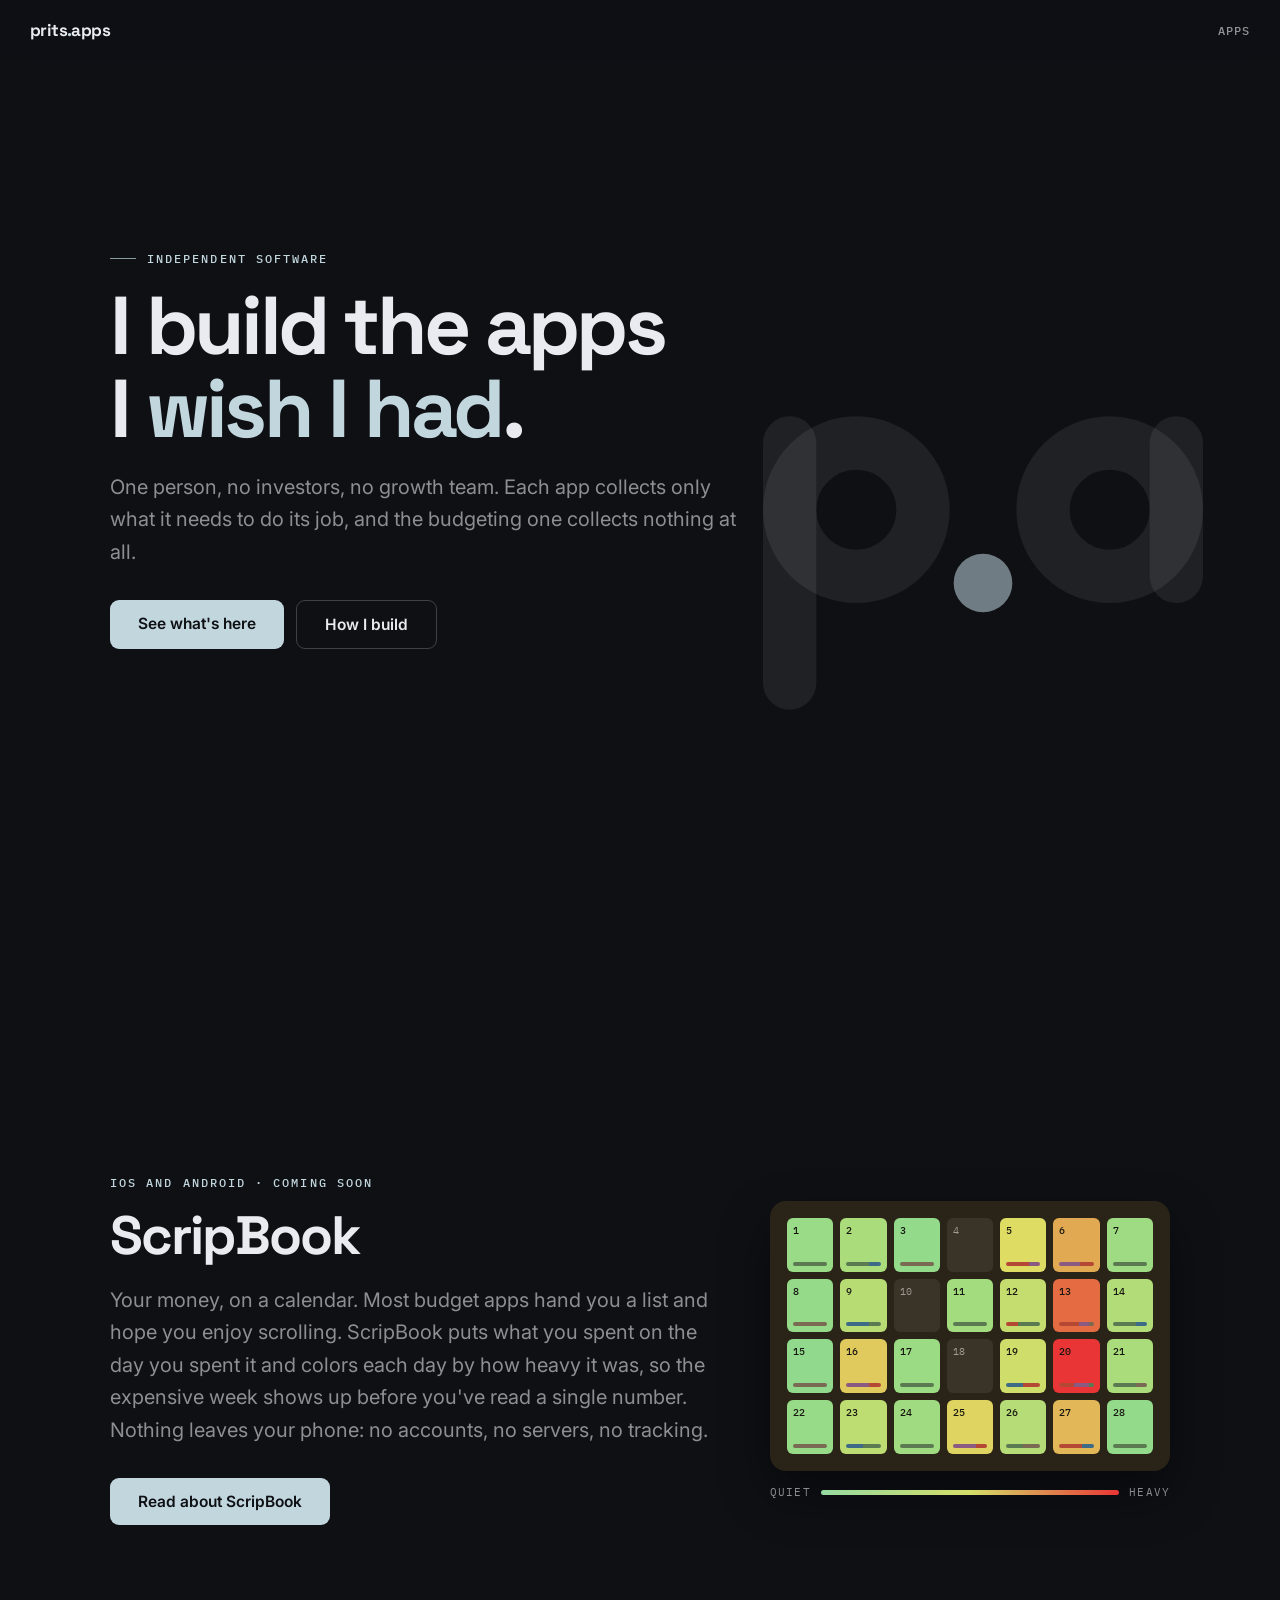
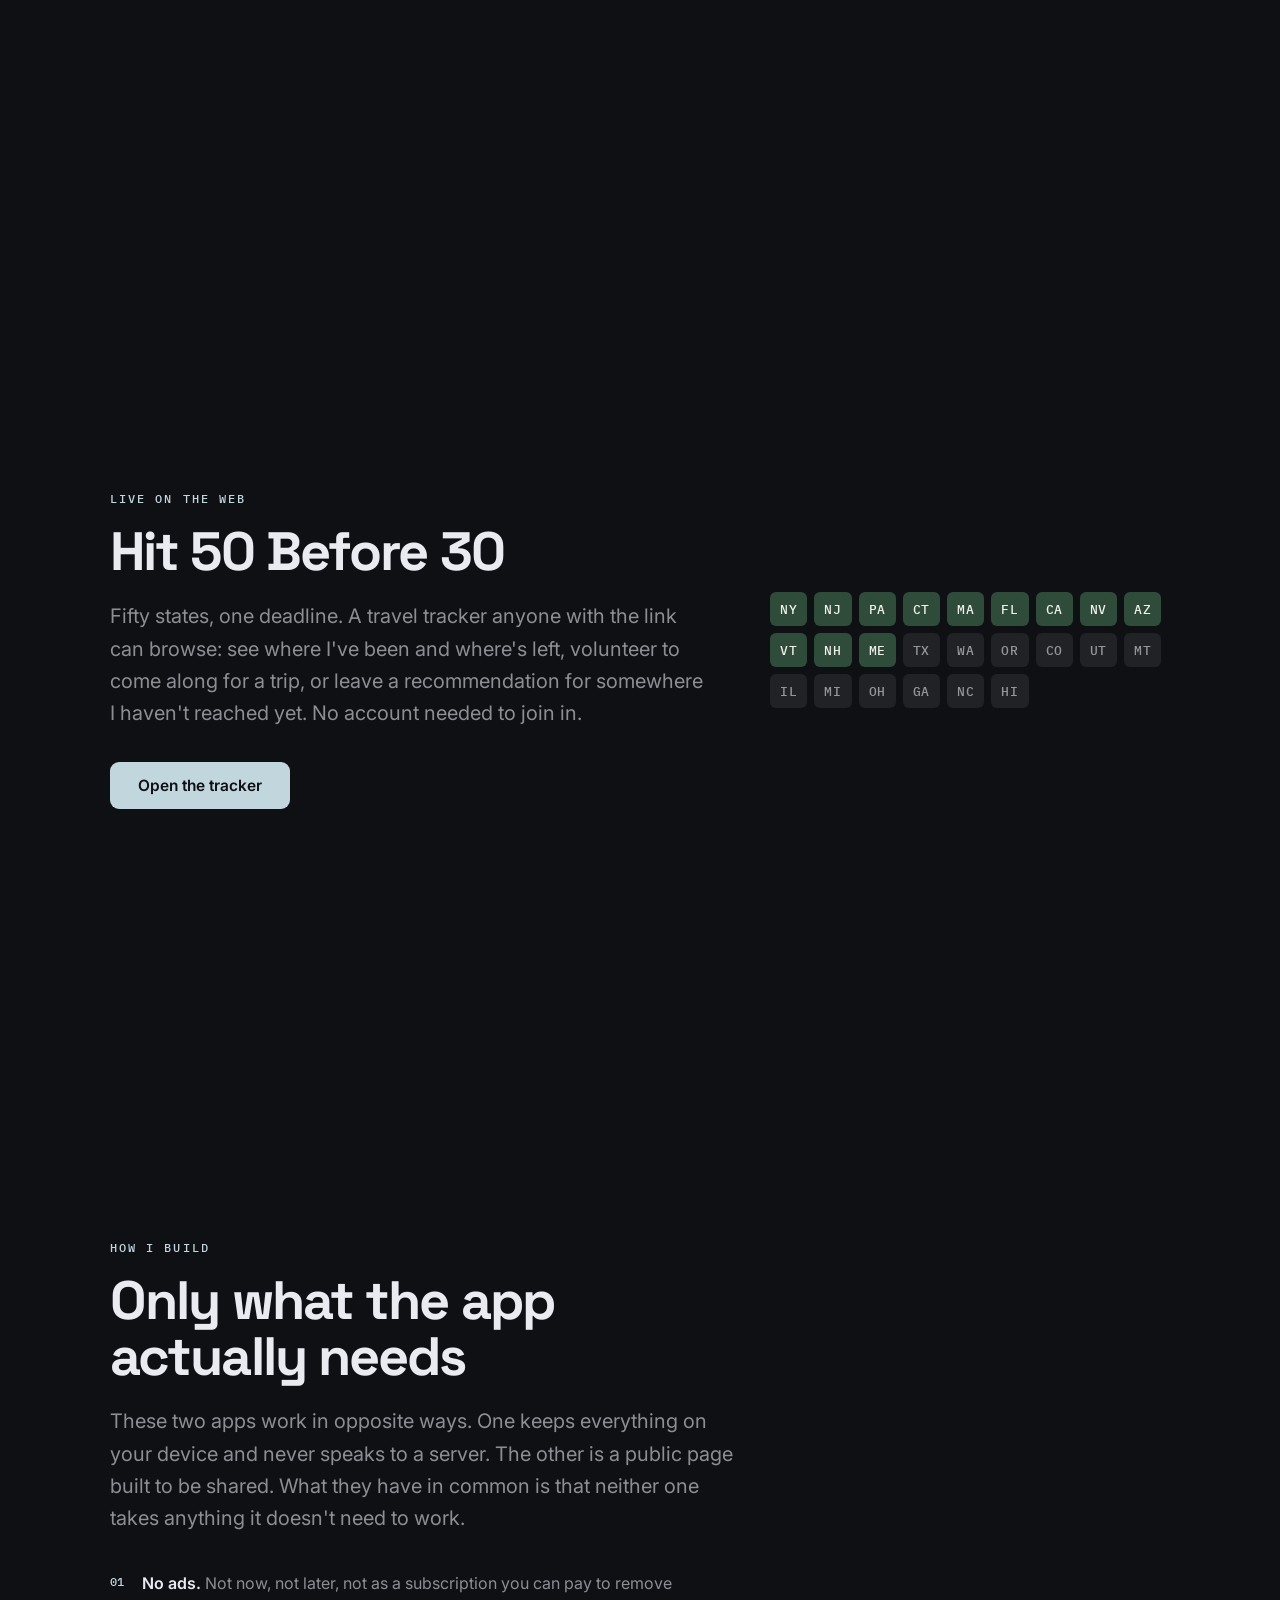
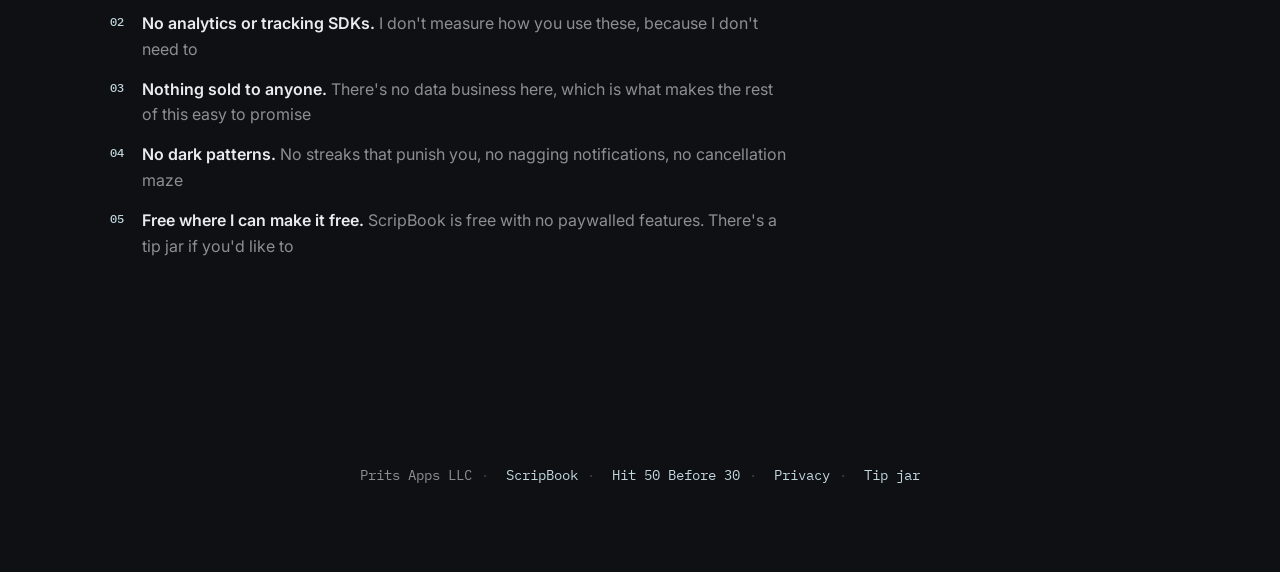
==== index.html @ 2073acb6 "Change the studio headline to 'I build the apps I wish I had' The user's own wording. It also reads " ====
<!doctype html>
<html lang="en"><head>
<meta charset="utf-8">
<meta name="viewport" content="width=device-width,initial-scale=1">
<title>Prits Apps</title>
<meta name="description" content="Small apps made by one person. A budgeting app that keeps everything on your phone, and a travel tracker anyone can add to.">
<meta name="theme-color" content="#0E1014">
<link rel="canonical" href="https://pritsapps.com/">

<meta property="og:type" content="website">
<meta property="og:site_name" content="Prits Apps">
<meta property="og:url" content="https://pritsapps.com/">
<meta property="og:title" content="Prits Apps">
<meta property="og:description" content="Small apps made by one person. Each one collects only what it needs to work.">
<meta property="og:image" content="https://pritsapps.com/og.png">
<meta property="og:image:width" content="2400">
<meta property="og:image:height" content="1260">
<meta name="twitter:card" content="summary_large_image">
<meta name="twitter:title" content="Prits Apps">
<meta name="twitter:description" content="Small apps made by one person. Each one collects only what it needs to work.">
<meta name="twitter:image" content="https://pritsapps.com/og.png">

<link rel="icon" href="/favicon.ico?v=2" sizes="32x32">
<link rel="icon" href="/icon.svg?v=2" type="image/svg+xml">
<link rel="apple-touch-icon" href="/apple-touch-icon.png?v=2">
<link rel="preconnect" href="https://fonts.gstatic.com" crossorigin>
<link href="https://fonts.googleapis.com/css2?family=Space+Grotesk:wght@500;700&family=Inter:wght@400;500;600&family=IBM+Plex+Mono:wght@400;500&display=swap" rel="stylesheet">
<style>
:root{--bg:#0E1014;--surf:#181B21;--accent:#C2D6DE;--ink:#E9EBF0;--muted:rgba(233, 235, 240, .58)}
*{box-sizing:border-box;margin:0;padding:0}
html{scroll-behavior:smooth}
body{background:var(--bg);color:var(--ink);overflow-x:hidden;
font:17px/1.62 "Inter",-apple-system,BlinkMacSystemFont,"Segoe UI",Helvetica,Arial,sans-serif;
-webkit-font-smoothing:antialiased;
transition:background 1s cubic-bezier(.4,0,.2,1),color .8s}
a{color:inherit}

/* The mark: a grotesk wordmark whose separator is the accent. No icon. */
.logo{font-family:"Space Grotesk",Inter,sans-serif;font-weight:700;letter-spacing:-.035em}
.logo i{font-style:normal;color:var(--accent);transition:color .8s}

.prog{position:fixed;top:0;left:0;height:2px;width:0;background:var(--accent);z-index:60;
transition:width .12s linear,background .8s}
nav{position:fixed;top:0;left:0;right:0;z-index:50;display:flex;align-items:center;
padding:17px 30px;backdrop-filter:blur(14px);
background:color-mix(in srgb,var(--bg) 70%,transparent);transition:background 1s}
nav .logo{font-size:17px}
nav .sp{flex:1}
nav a{text-decoration:none;font:500 12px "IBM Plex Mono",monospace;letter-spacing:.08em;
text-transform:uppercase;opacity:.6}

.sec{min-height:100vh;display:flex;align-items:center;padding:112px 30px}
.inner{width:100%;max-width:1060px;margin:0 auto}
.kicker{font:500 11.5px "IBM Plex Mono",monospace;letter-spacing:.18em;text-transform:uppercase;
color:var(--accent);margin-bottom:18px;transition:color .8s}
h1{font-family:"Space Grotesk",sans-serif;font-size:clamp(38px,7vw,82px);line-height:1.02;
letter-spacing:-.045em;font-weight:700}
h1 em{font-style:normal;color:var(--accent);transition:color .8s}
h2{font-family:"Space Grotesk",sans-serif;font-size:clamp(29px,5.2vw,54px);line-height:1.04;
letter-spacing:-.035em;font-weight:700;max-width:18ch}
.lede{font-size:clamp(16.5px,1.9vw,20px);color:var(--muted);max-width:640px;margin-top:20px}

.reveal{opacity:0;transform:translateY(28px);
transition:opacity .85s cubic-bezier(.16,1,.3,1),transform .85s cubic-bezier(.16,1,.3,1)}
.reveal.in{opacity:1;transform:none}
.d1{transition-delay:.11s}.d2{transition-delay:.22s}.d3{transition-delay:.33s}

.hero{position:relative;overflow:hidden}
.wm{position:absolute;right:6vw;bottom:13vh;width:min(38vw,440px);pointer-events:none;
animation:drift 22s ease-in-out infinite alternate}
@media (max-width:1000px){.wm{display:none}}
.wm svg{width:100%;height:auto;display:block}
@keyframes drift{from{transform:translateY(0)}to{transform:translateY(-22px)}}
.hero .inner{position:relative;z-index:1}
.hero .kicker{display:flex;align-items:center;gap:11px}
.hero .kicker b{flex:none;width:26px;height:1px;background:var(--accent);opacity:.7}
.cta{display:flex;gap:12px;flex-wrap:wrap;margin-top:32px}
.btn{background:var(--accent);color:var(--bg);font:600 15.5px "Inter",sans-serif;
padding:14px 28px;border-radius:9px;text-decoration:none;
transition:transform .25s,background .8s,color .8s}
.btn:hover{transform:translateY(-2px)}
.btn.ghost{background:transparent;color:var(--ink);
border:1px solid color-mix(in srgb,var(--ink) 22%,transparent)}

.split{display:grid;grid-template-columns:minmax(0,1fr) 400px;gap:58px;align-items:center}
@media (max-width:900px){.split{grid-template-columns:minmax(0,1fr);gap:34px}}

/* ScripBook's month. Cells live here and nowhere else on this site. */
.month{display:grid;grid-template-columns:repeat(7,1fr);gap:7px;background:#2A2418;
padding:17px;border-radius:16px;width:100%;max-width:400px;
box-shadow:0 22px 50px rgba(0,0,0,.45)}
.d{background:rgba(246,243,236,.075);border-radius:6px;aspect-ratio:.86;
padding:6px;display:flex;flex-direction:column;opacity:0;transform:scale(.88);
transition:opacity .5s,transform .5s;transition-delay:calc(var(--i)*19ms)}
.in .d{opacity:1;transform:none}
.d s{text-decoration:none;font:400 10px "IBM Plex Mono",monospace;color:rgba(246,243,236,.55)}
.d.hot s{color:#16150F;font-weight:500}
/* Full width, split by each category's share of the day, same as the app. */
.d u{margin-top:auto;display:flex;height:4px;border-radius:2px;overflow:hidden}
.d u b{display:block}
/* Spelling out what the colors mean, so the month reads as a scale rather
   than as decoration. */
.leg{display:flex;align-items:center;gap:10px;margin-top:14px;max-width:400px;
font:400 10.5px "IBM Plex Mono",monospace;letter-spacing:.11em;text-transform:uppercase;
color:var(--muted);transition:color .8s}
.leg i{flex:1;height:5px;border-radius:3px;
background:linear-gradient(90deg,hsl(130 48% 72%),hsl(65 64% 64%),hsl(0 80% 56%))}

.map{display:flex;flex-wrap:wrap;gap:7px;width:100%;max-width:400px}
.st{font:500 12.5px "IBM Plex Mono",monospace;letter-spacing:.05em;padding:9px 10px;
border-radius:6px;opacity:0;transform:translateY(8px);
transition:opacity .45s,transform .45s;transition-delay:calc(var(--i)*33ms)}
.in .st{opacity:1;transform:none}
.st.hit{background:#2F4C3B;color:#F1EFEA}
.st.todo{background:color-mix(in srgb,var(--ink) 8%,transparent);color:var(--muted)}

ul.plain{list-style:none;margin-top:36px;display:grid;gap:14px;max-width:680px}
ul.plain li{display:flex;gap:14px;font-size:16px;color:var(--muted)}
ul.plain b{color:var(--ink);font-weight:600}
.tick{font:500 12px "IBM Plex Mono",monospace;color:var(--accent);flex:none;width:18px;
padding-top:3px;transition:color .8s}

footer{padding:66px 30px 88px;text-align:center;color:var(--muted);
font:400 13.5px "IBM Plex Mono",monospace}
footer a{color:var(--accent);text-decoration:none}
footer .sp{margin:0 9px;opacity:.35}
@media (prefers-reduced-motion:reduce){
  *{transition-duration:.01ms !important;animation-duration:.01ms !important}
  .reveal,.d,.st{opacity:1;transform:none}
}
</style></head>
<body>

<div class="prog" id="prog"></div>
<nav><span class="logo ">prits<i>.</i>apps</span><span class="sp"></span><a href="#apps">Apps</a></nav>

<section class="sec hero" data-bg="#0E1014" data-surf="#181B21" data-accent="#C2D6DE" data-ink="#E9EBF0" data-muted="rgba(233, 235, 240, .58)">
  <div class="wm"><svg xmlns="http://www.w3.org/2000/svg" viewBox="0 0 440 440" width="440" height="440"><rect x="0.000" y="73.333" width="53.333" height="293.333" rx="26.667" fill="rgba(233,235,240,.075)"/><circle cx="93.333" cy="166.667" r="66.667" fill="none" stroke="rgba(233,235,240,.075)" stroke-width="53.333"/><circle cx="220.000" cy="240.000" r="29.333" fill="#C2D6DE8C"/><circle cx="346.667" cy="166.667" r="66.667" fill="none" stroke="rgba(233,235,240,.075)" stroke-width="53.333"/><rect x="386.667" y="73.333" width="53.333" height="186.667" rx="26.667" fill="rgba(233,235,240,.075)"/></svg></div>
  <div class="inner">
    <div class="reveal in"><div class="kicker"><b></b>Independent software</div></div>
    <div class="reveal in d1"><h1>I build the apps<br>I <em>wish I had</em>.</h1></div>
    <div class="reveal in d2"><p class="lede">One person, no investors, no growth team. Each app
    collects only what it needs to do its job, and the budgeting one collects nothing at all.</p>
    <div class="cta"><a class="btn" href="#apps">See what's here</a>
    <a class="btn ghost" href="#how">How I build</a></div></div>
  </div>
</section>

<section class="sec" id="apps" data-bg="#13161B" data-surf="#1D2128" data-accent="#E8C547" data-ink="#E9EBF0" data-muted="rgba(233, 235, 240, .58)">
  <div class="inner">
    <div class="split">
      <div>
        <div class="reveal"><div class="kicker">iOS and Android · coming soon</div>
        <h2>ScripBook</h2></div>
        <div class="reveal d1"><p class="lede">Your money, on a calendar. Most budget apps hand you
        a list and hope you enjoy scrolling. ScripBook puts what you spent on the day you spent it
        and colors each day by how heavy it was, so the expensive week shows up before you've read a
        single number. Nothing leaves your phone: no accounts, no servers, no tracking.</p>
        <div class="cta"><a class="btn" href="/scripbook/">Read about ScripBook</a></div></div>
      </div>
      <div class="reveal d2"><div class="month"><div class="d hot" style="--i:1;background:hsl(106.6 53.76% 69.12%)"><s>1</s><u><b style="flex:3;background:#5C7A52"></b></u></div><div class="d hot" style="--i:2;background:hsl(91 57.6% 67.2%)"><s>2</s><u><b style="flex:2;background:#5C7A52"></b><b style="flex:1;background:#3D6B87"></b></u></div><div class="d hot" style="--i:3;background:hsl(114.4 51.84% 70.08%)"><s>3</s><u><b style="flex:1;background:#7A6A53"></b></u></div><div class="d" style="--i:4"><s>4</s></div><div class="d hot" style="--i:5;background:hsl(58.5 65.6% 63.2%)"><s>5</s><u><b style="flex:2;background:#B54834"></b><b style="flex:1;background:#8B5A83"></b></u></div><div class="d hot" style="--i:6;background:hsl(36.400000000000006 71.03999999999999% 60.480000000000004%)"><s>6</s><u><b style="flex:3;background:#8B5A83"></b><b style="flex:2;background:#B54834"></b></u></div><div class="d hot" style="--i:7;background:hsl(101.4 55.04% 68.48%)"><s>7</s><u><b style="flex:1;background:#5C7A52"></b></u></div><div class="d hot" style="--i:8;background:hsl(111.8 52.480000000000004% 69.76%)"><s>8</s><u><b style="flex:1;background:#7A6A53"></b></u></div><div class="d hot" style="--i:9;background:hsl(80.6 60.16% 65.92%)"><s>9</s><u><b style="flex:2;background:#3D6B87"></b><b style="flex:1;background:#5C7A52"></b></u></div><div class="d" style="--i:10"><s>10</s></div><div class="d hot" style="--i:11;background:hsl(96.19999999999999 56.32% 67.84%)"><s>11</s><u><b style="flex:2;background:#5C7A52"></b></u></div><div class="d hot" style="--i:12;background:hsl(72.8 62.08% 64.96%)"><s>12</s><u><b style="flex:1;background:#B54834"></b><b style="flex:2;background:#5C7A52"></b></u></div><div class="d hot" style="--i:13;background:hsl(15.599999999999994 76.16% 57.92%)"><s>13</s><u><b style="flex:4;background:#B54834"></b><b style="flex:2;background:#8B5A83"></b><b style="flex:1;background:#7A6A53"></b></u></div><div class="d hot" style="--i:14;background:hsl(85.8 58.88% 66.56%)"><s>14</s><u><b style="flex:2;background:#5C7A52"></b><b style="flex:1;background:#3D6B87"></b></u></div><div class="d hot" style="--i:15;background:hsl(117 51.2% 70.4%)"><s>15</s><u><b style="flex:1;background:#7A6A53"></b></u></div><div class="d hot" style="--i:16;background:hsl(49.400000000000006 67.84% 62.08%)"><s>16</s><u><b style="flex:2;background:#8B5A83"></b><b style="flex:1;background:#B54834"></b></u></div><div class="d hot" style="--i:17;background:hsl(104 54.4% 68.8%)"><s>17</s><u><b style="flex:1;background:#5C7A52"></b></u></div><div class="d" style="--i:18"><s>18</s></div><div class="d hot" style="--i:19;background:hsl(67.6 63.36% 64.32%)"><s>19</s><u><b style="flex:1;background:#3D6B87"></b><b style="flex:1;background:#B54834"></b></u></div><div class="d hot" style="--i:20;background:hsl(0 80% 56%)"><s>20</s><u><b style="flex:3;background:#B54834"></b><b style="flex:3;background:#8B5A83"></b><b style="flex:1;background:#5C7A52"></b></u></div><div class="d hot" style="--i:21;background:hsl(91 57.6% 67.2%)"><s>21</s><u><b style="flex:2;background:#5C7A52"></b><b style="flex:1;background:#7A6A53"></b></u></div><div class="d hot" style="--i:22;background:hsl(109.2 53.12% 69.44%)"><s>22</s><u><b style="flex:1;background:#7A6A53"></b></u></div><div class="d hot" style="--i:23;background:hsl(78 60.8% 65.6%)"><s>23</s><u><b style="flex:1;background:#3D6B87"></b><b style="flex:1;background:#5C7A52"></b></u></div><div class="d hot" style="--i:24;background:hsl(98.8 55.68% 68.16%)"><s>24</s><u><b style="flex:1;background:#5C7A52"></b></u></div><div class="d hot" style="--i:25;background:hsl(54.60000000000001 66.56% 62.72%)"><s>25</s><u><b style="flex:2;background:#8B5A83"></b><b style="flex:1;background:#B54834"></b></u></div><div class="d hot" style="--i:26;background:hsl(83.2 59.519999999999996% 66.24%)"><s>26</s><u><b style="flex:1;background:#5C7A52"></b><b style="flex:1;background:#7A6A53"></b></u></div><div class="d hot" style="--i:27;background:hsl(41.599999999999994 69.76% 61.12%)"><s>27</s><u><b style="flex:2;background:#B54834"></b><b style="flex:1;background:#3D6B87"></b></u></div><div class="d hot" style="--i:28;background:hsl(114.4 51.84% 70.08%)"><s>28</s><u><b style="flex:1;background:#5C7A52"></b></u></div></div>
      <div class="leg"><span>Quiet</span><i></i><span>Heavy</span></div></div>
    </div>
  </div>
</section>

<section class="sec" data-bg="#F3F2EF" data-surf="#E7E5E0" data-accent="#A93F24" data-ink="#191817" data-muted="rgba(25, 24, 23, .58)">
  <div class="inner">
    <div class="split">
      <div>
        <div class="reveal"><div class="kicker">Live on the web</div>
        <h2>Hit 50 Before 30</h2></div>
        <div class="reveal d1"><p class="lede">Fifty states, one deadline. A travel tracker anyone
        with the link can browse: see where I've been and where's left, volunteer to come along for
        a trip, or leave a recommendation for somewhere I haven't reached yet. No account needed to
        join in.</p>
        <div class="cta"><a class="btn" href="https://hit-50-before-30.vercel.app">Open the tracker</a></div></div>
      </div>
      <div class="map reveal d2"><span class="st hit" style="--i:0">NY</span><span class="st hit" style="--i:1">NJ</span><span class="st hit" style="--i:2">PA</span><span class="st hit" style="--i:3">CT</span><span class="st hit" style="--i:4">MA</span><span class="st hit" style="--i:5">FL</span><span class="st hit" style="--i:6">CA</span><span class="st hit" style="--i:7">NV</span><span class="st hit" style="--i:8">AZ</span><span class="st hit" style="--i:9">VT</span><span class="st hit" style="--i:10">NH</span><span class="st hit" style="--i:11">ME</span><span class="st todo" style="--i:0">TX</span><span class="st todo" style="--i:1">WA</span><span class="st todo" style="--i:2">OR</span><span class="st todo" style="--i:3">CO</span><span class="st todo" style="--i:4">UT</span><span class="st todo" style="--i:5">MT</span><span class="st todo" style="--i:6">IL</span><span class="st todo" style="--i:7">MI</span><span class="st todo" style="--i:8">OH</span><span class="st todo" style="--i:9">GA</span><span class="st todo" style="--i:10">NC</span><span class="st todo" style="--i:11">HI</span></div>
    </div>
  </div>
</section>

<section class="sec" id="how" data-bg="#08090B" data-surf="#121418" data-accent="#C2D6DE" data-ink="#E9EBF0" data-muted="rgba(233, 235, 240, .58)">
  <div class="inner">
    <div class="reveal"><div class="kicker">How I build</div>
    <h2>Only what the app actually needs</h2></div>
    <div class="reveal d1"><p class="lede">These two apps work in opposite ways. One keeps
    everything on your device and never speaks to a server. The other is a public page built to be
    shared. What they have in common is that neither one takes anything it doesn't need to work.</p>
    <ul class="plain">
      <li><span class="tick">01</span><span><b>No ads.</b> Not now, not later, not as a
      subscription you can pay to remove</span></li>
      <li><span class="tick">02</span><span><b>No analytics or tracking SDKs.</b> I don't measure
      how you use these, because I don't need to</span></li>
      <li><span class="tick">03</span><span><b>Nothing sold to anyone.</b> There's no data business
      here, which is what makes the rest of this easy to promise</span></li>
      <li><span class="tick">04</span><span><b>No dark patterns.</b> No streaks that punish you, no
      nagging notifications, no cancellation maze</span></li>
      <li><span class="tick">05</span><span><b>Free where I can make it free.</b> ScripBook is free
      with no paywalled features. There's a tip jar if you'd like to</span></li>
    </ul></div>
  </div>
</section>

<footer>
  Prits Apps LLC<span class="sp">·</span>
  <a href="/scripbook/">ScripBook</a><span class="sp">·</span>
  <a href="https://hit-50-before-30.vercel.app">Hit 50 Before 30</a><span class="sp">·</span>
  <a href="/privacy/">Privacy</a><span class="sp">·</span>
  <a href="https://ko-fi.com/pritsapps">Tip jar</a>
</footer>

<script>
(function(){
  var root = document.documentElement, secs = document.querySelectorAll('.sec');

  var paint = new IntersectionObserver(function(es){
    es.forEach(function(e){
      if(e.isIntersecting && e.intersectionRatio > 0.4){
        var d = e.target.dataset;
        root.style.setProperty('--bg', d.bg);
        root.style.setProperty('--surf', d.surf);
        root.style.setProperty('--accent', d.accent);
        root.style.setProperty('--ink', d.ink);
        root.style.setProperty('--muted', d.muted);
      }
    });
  }, { threshold:[0.4,0.6] });
  secs.forEach(function(s){ paint.observe(s); });

  var show = new IntersectionObserver(function(es){
    es.forEach(function(e){
      if(e.isIntersecting){ e.target.classList.add('in'); show.unobserve(e.target); }
    });
  }, { threshold:0.18, rootMargin:'0px 0px -8% 0px' });
  document.querySelectorAll('.reveal,.month,.map,.sec').forEach(function(el){ show.observe(el); });

  var prog = document.getElementById('prog');
  window.addEventListener('scroll', function(){
    var max = document.body.scrollHeight - window.innerHeight;
    prog.style.width = (max > 0 ? (window.scrollY / max) * 100 : 0) + '%';
  }, { passive:true });
})();
</script>
</body></html>
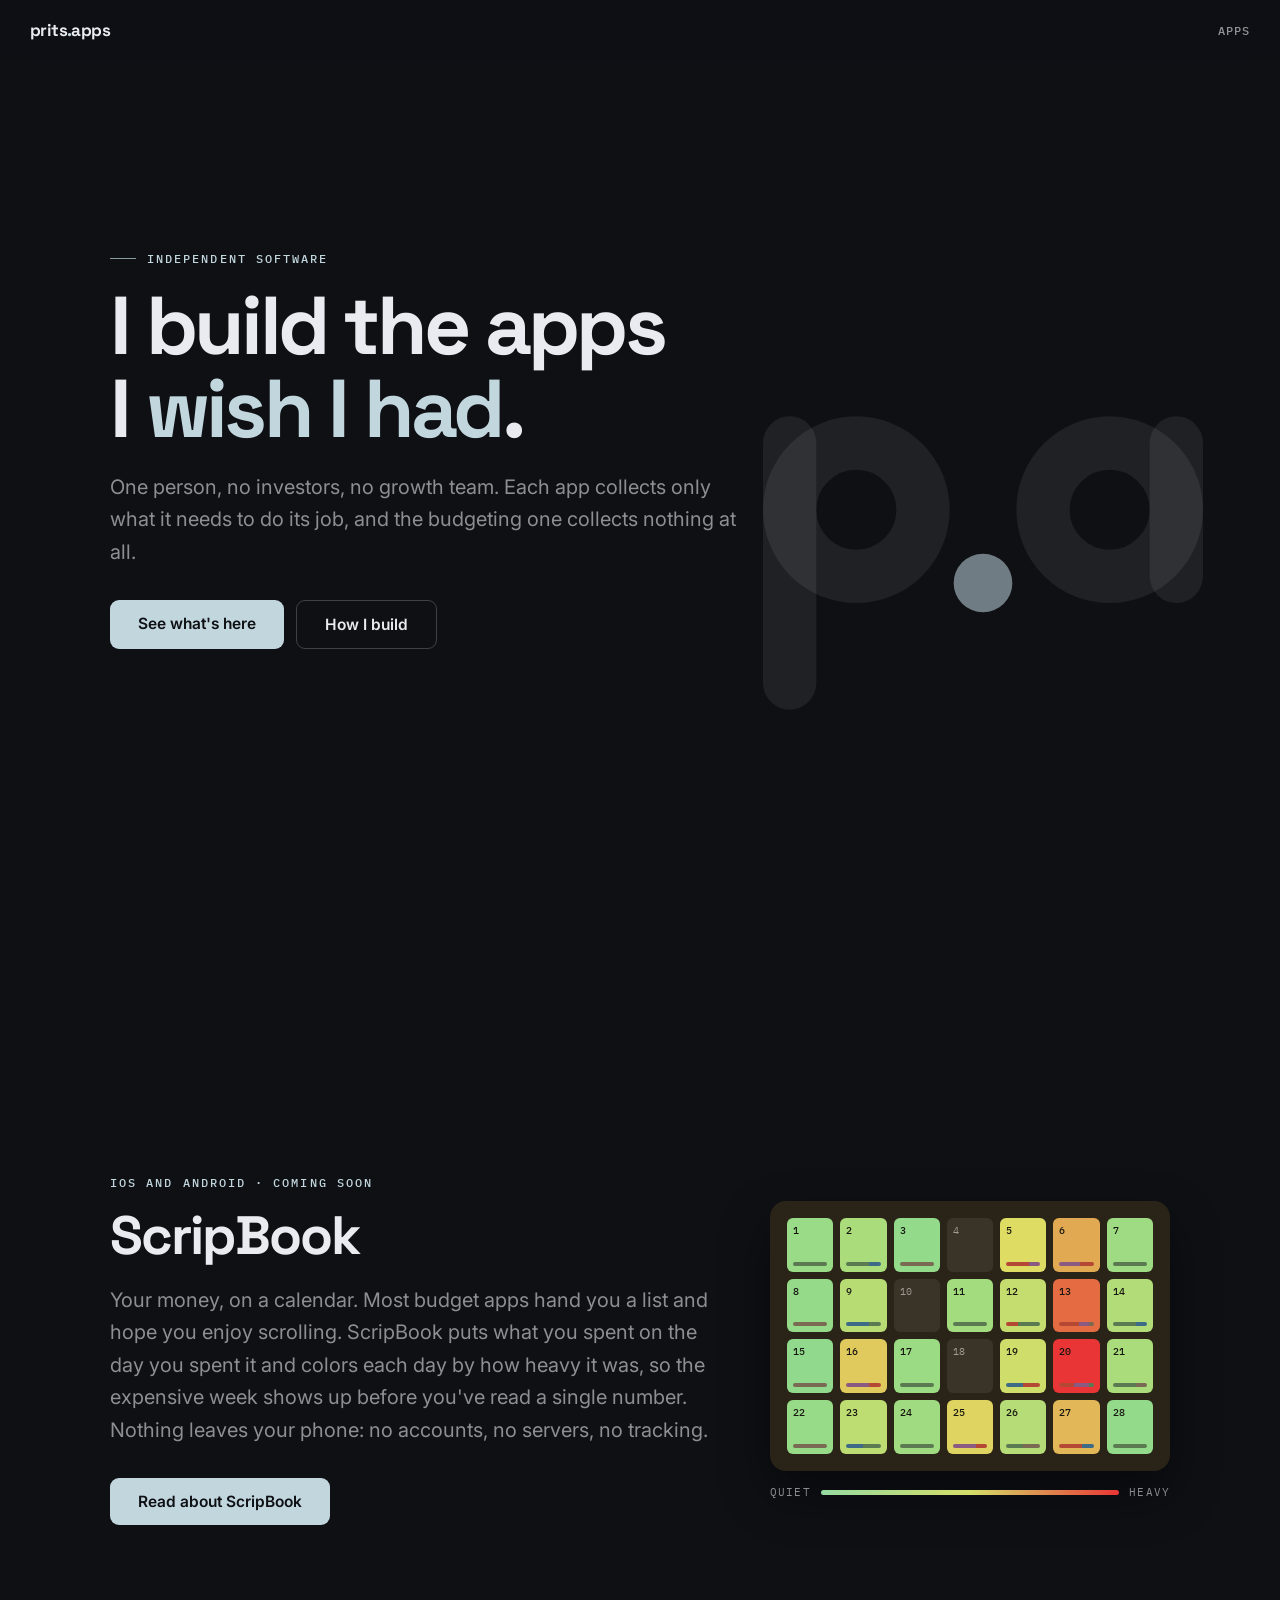
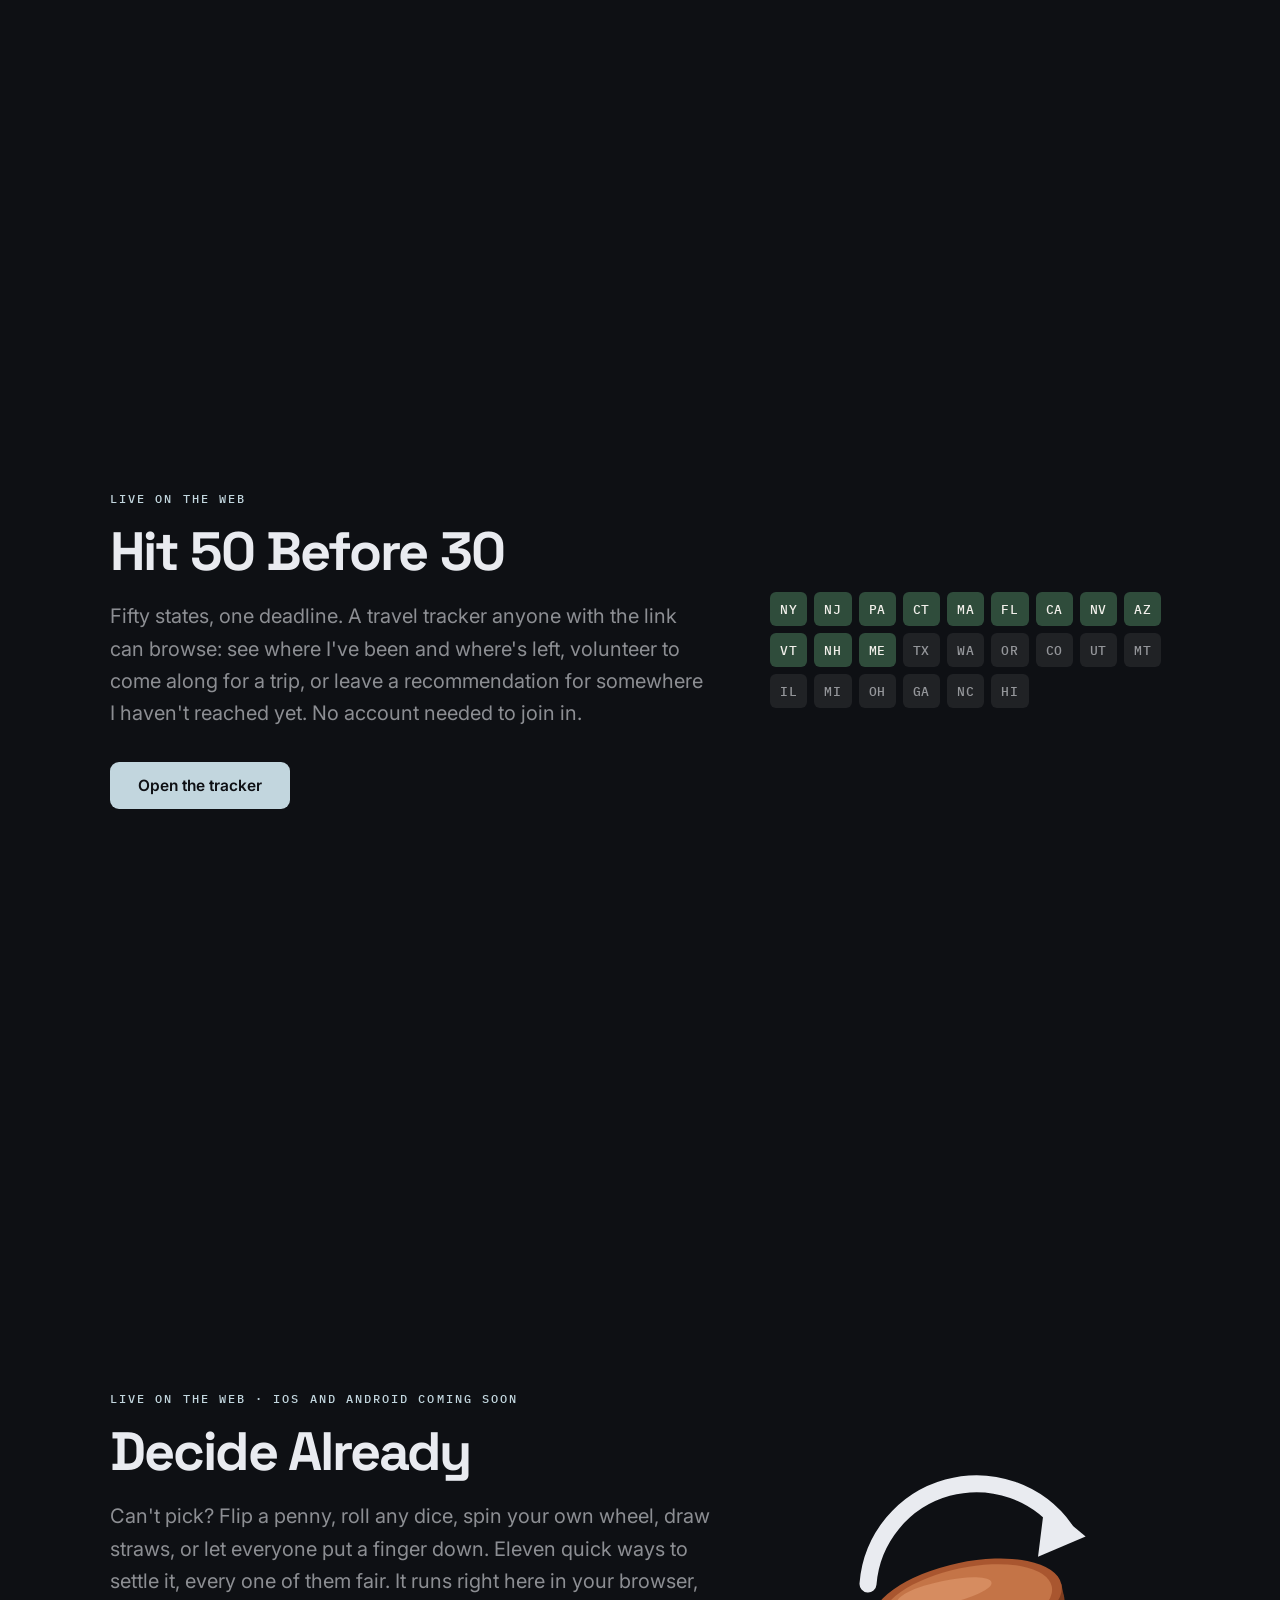
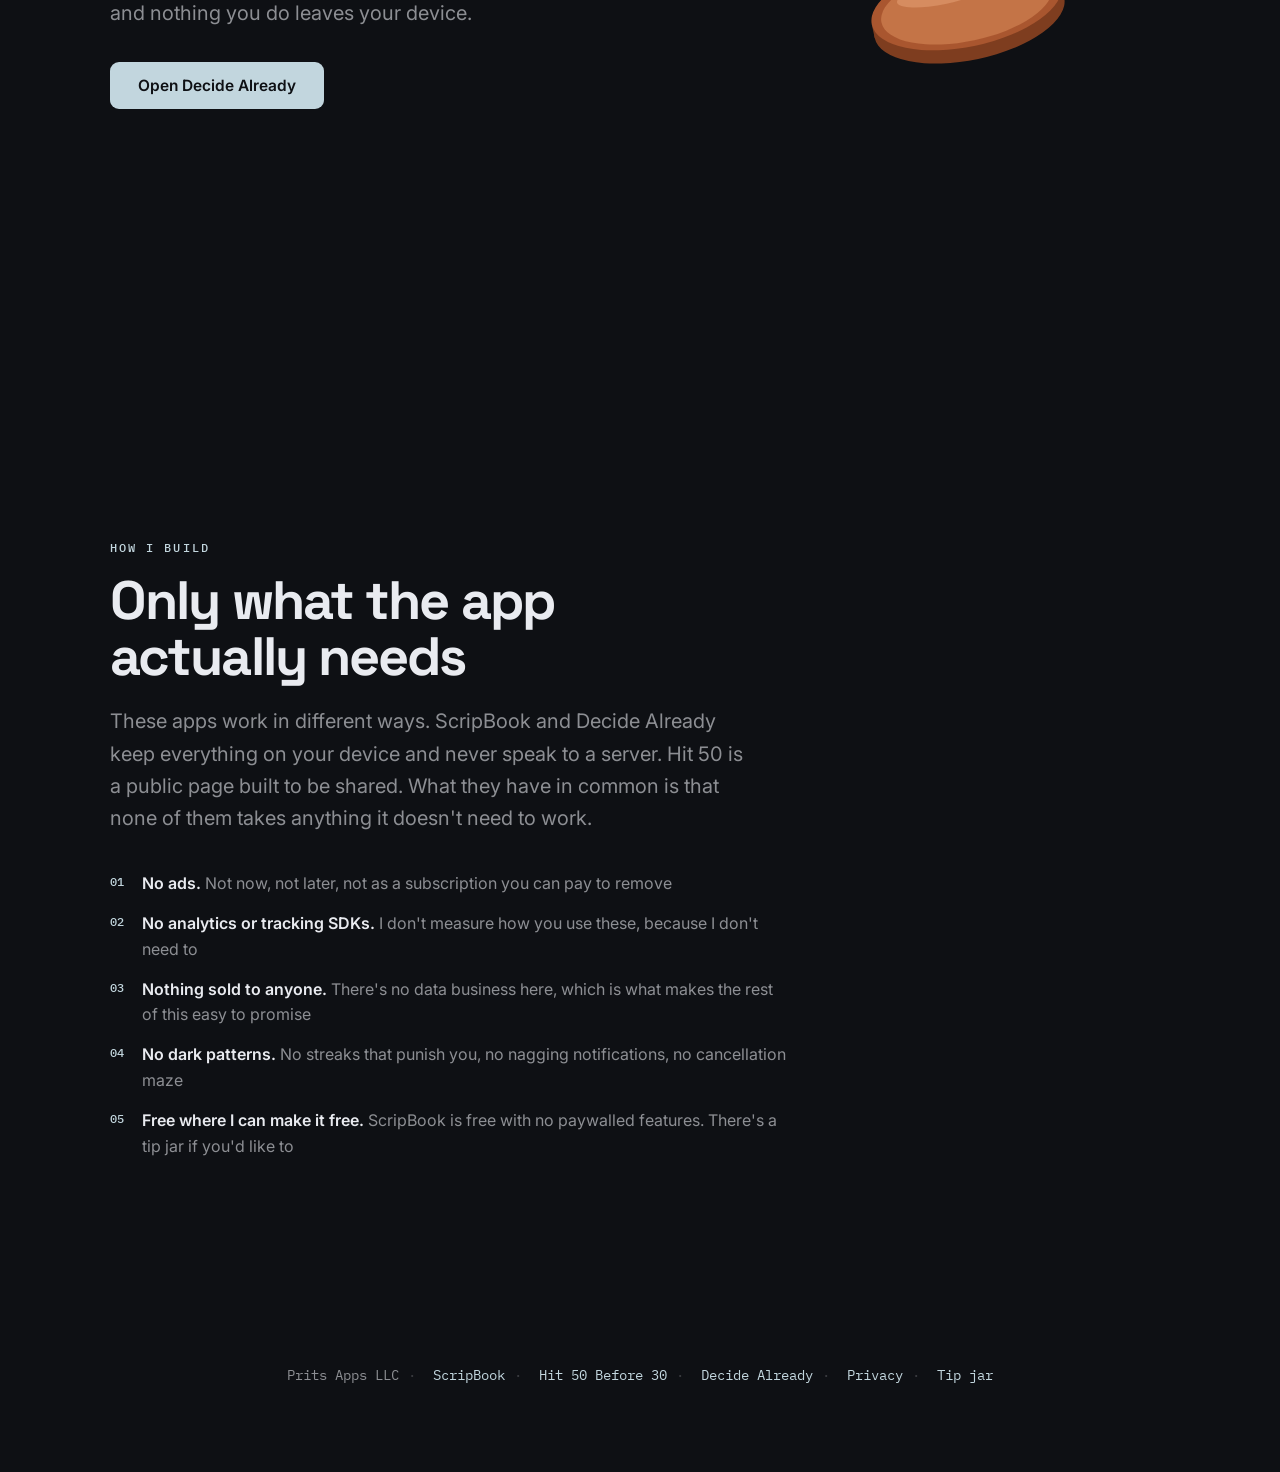
==== commit 96bb6171: "Add Decide Already: the web app and a section on the studio home decide-already/ is the full app as " ====
--- a/index.html
+++ b/index.html
@@ -120,6 +120,9 @@
 .tick{font:500 12px "IBM Plex Mono",monospace;color:var(--accent);flex:none;width:18px;
 padding-top:3px;transition:color .8s}
 
+.flipwrap{display:flex;justify-content:center;color:var(--ink);transition:color .8s}
+.flip{width:min(340px,72vw);height:auto}
+
 footer{padding:66px 30px 88px;text-align:center;color:var(--muted);
 font:400 13.5px "IBM Plex Mono",monospace}
 footer a{color:var(--accent);text-decoration:none}
@@ -181,13 +184,40 @@
   </div>
 </section>
 
+<section class="sec" data-bg="#111316" data-surf="#1B1E23" data-accent="#D0703F" data-ink="#E9EBF0" data-muted="rgba(233, 235, 240, .58)">
+  <div class="inner">
+    <div class="split">
+      <div>
+        <div class="reveal"><div class="kicker">Live on the web · iOS and Android coming soon</div>
+        <h2>Decide Already</h2></div>
+        <div class="reveal d1"><p class="lede">Can't pick? Flip a penny, roll any dice, spin your own
+        wheel, draw straws, or let everyone put a finger down. Eleven quick ways to settle it, every
+        one of them fair. It runs right here in your browser, and nothing you do leaves your device.</p>
+        <div class="cta"><a class="btn" href="/decide-already/">Open Decide Already</a></div></div>
+      </div>
+      <div class="reveal d2 flipwrap"><svg class="flip" viewBox="0 0 100 100" aria-hidden="true">
+  <path d="M20 60 A32 32 0 0 1 78 44" stroke="currentColor" stroke-width="5" stroke-linecap="round" fill="none"/>
+  <path d="M72 36 L84 46 L70 52 Z" fill="currentColor"/>
+  <g transform="rotate(-12 49 66)">
+    <ellipse cx="49" cy="70" rx="28.5" ry="12.4" fill="#7E3D1F"/>
+    <rect x="20.5" y="66" width="57" height="4" fill="#7E3D1F"/>
+    <ellipse cx="49" cy="66" rx="28.5" ry="12.4" fill="#A9562F"/>
+    <ellipse cx="49" cy="66" rx="25.6" ry="10.8" fill="#C47447"/>
+    <ellipse cx="43.3" cy="61.2" rx="14.2" ry="3.4" fill="#D68C60"/>
+  </g>
+</svg></div>
+    </div>
+  </div>
+</section>
+
 <section class="sec" id="how" data-bg="#08090B" data-surf="#121418" data-accent="#C2D6DE" data-ink="#E9EBF0" data-muted="rgba(233, 235, 240, .58)">
   <div class="inner">
     <div class="reveal"><div class="kicker">How I build</div>
     <h2>Only what the app actually needs</h2></div>
-    <div class="reveal d1"><p class="lede">These two apps work in opposite ways. One keeps
-    everything on your device and never speaks to a server. The other is a public page built to be
-    shared. What they have in common is that neither one takes anything it doesn't need to work.</p>
+    <div class="reveal d1"><p class="lede">These apps work in different ways. ScripBook and Decide
+    Already keep everything on your device and never speak to a server. Hit 50 is a public page built
+    to be shared. What they have in common is that none of them takes anything it doesn't need to
+    work.</p>
     <ul class="plain">
       <li><span class="tick">01</span><span><b>No ads.</b> Not now, not later, not as a
       subscription you can pay to remove</span></li>
@@ -207,6 +237,7 @@
   Prits Apps LLC<span class="sp">·</span>
   <a href="/scripbook/">ScripBook</a><span class="sp">·</span>
   <a href="https://hit-50-before-30.vercel.app">Hit 50 Before 30</a><span class="sp">·</span>
+  <a href="/decide-already/">Decide Already</a><span class="sp">·</span>
   <a href="/privacy/">Privacy</a><span class="sp">·</span>
   <a href="https://ko-fi.com/pritsapps">Tip jar</a>
 </footer>
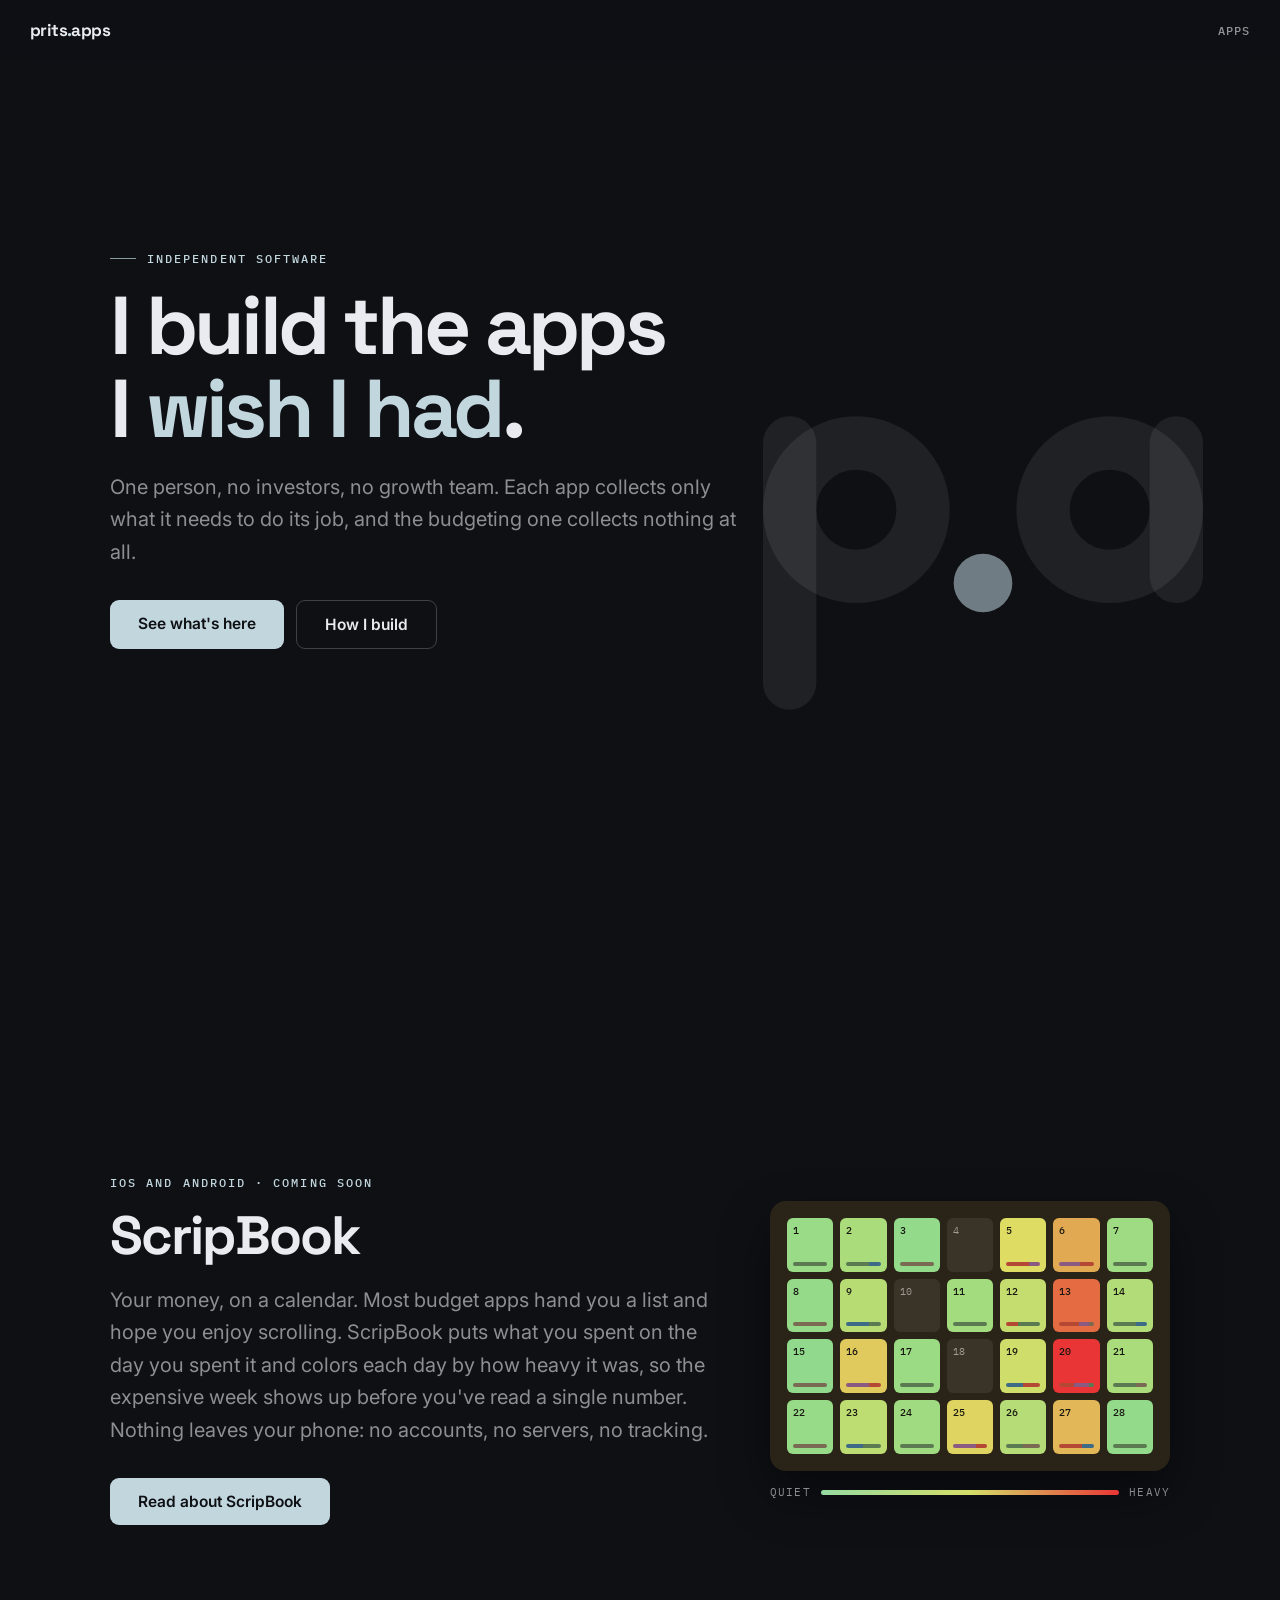
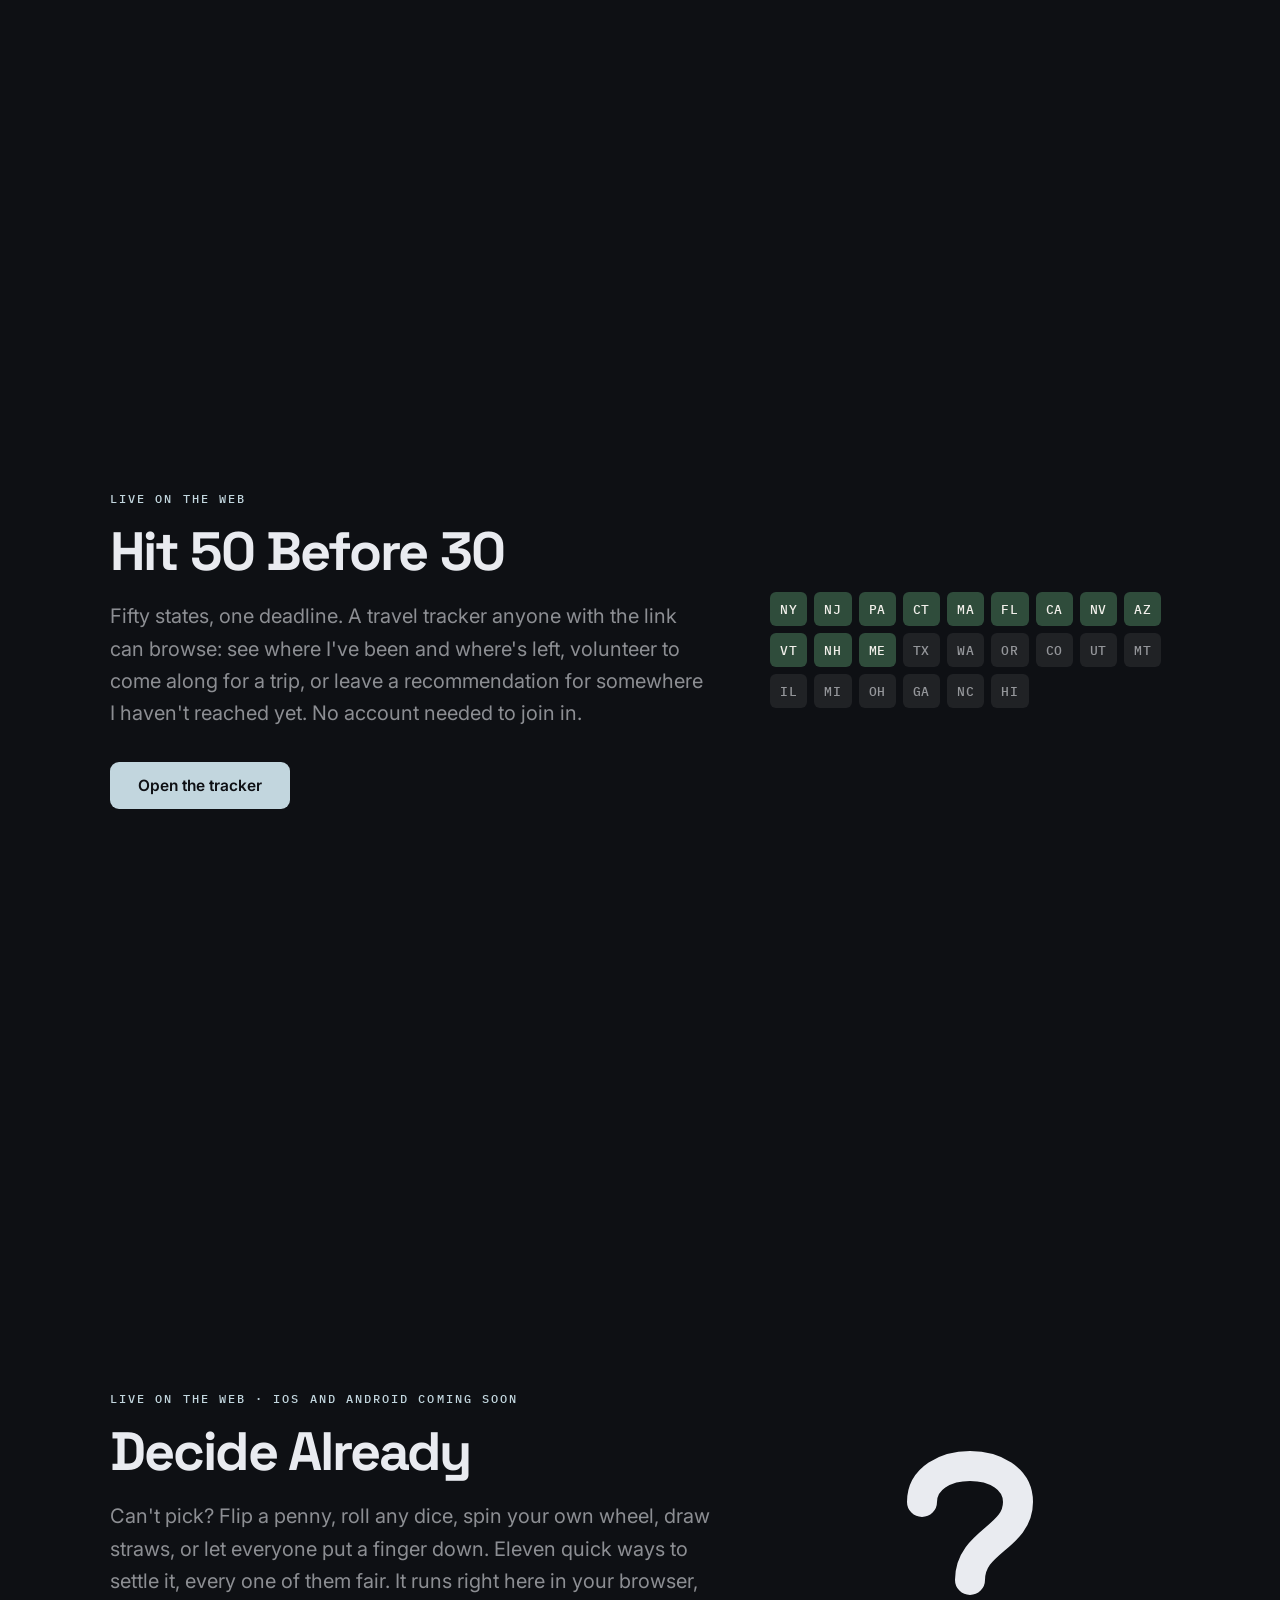
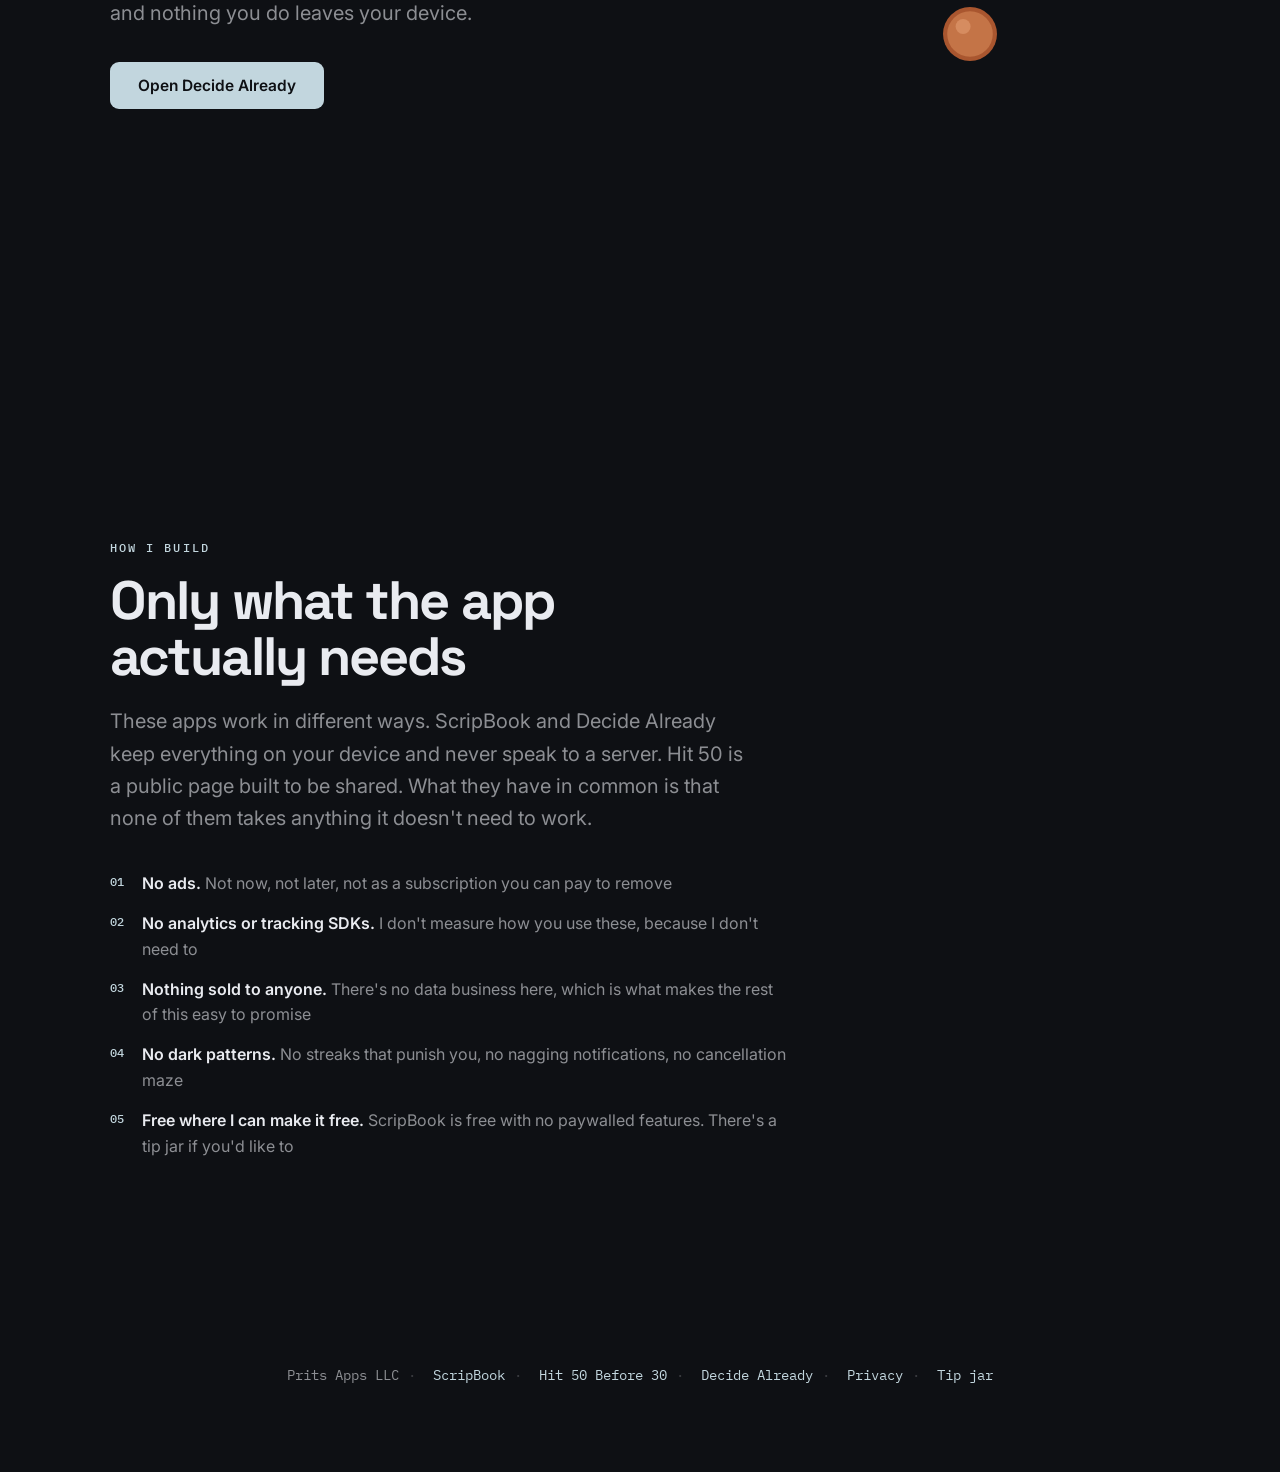
==== commit c8dffd56: "Decide Already: desktop web layout and the question penny mark The web app now has a real desktop la" ====
--- a/index.html
+++ b/index.html
@@ -121,7 +121,7 @@
 padding-top:3px;transition:color .8s}
 
 .flipwrap{display:flex;justify-content:center;color:var(--ink);transition:color .8s}
-.flip{width:min(340px,72vw);height:auto}
+.flip{width:min(300px,64vw);height:auto}
 
 footer{padding:66px 30px 88px;text-align:center;color:var(--muted);
 font:400 13.5px "IBM Plex Mono",monospace}
@@ -196,15 +196,10 @@
         <div class="cta"><a class="btn" href="/decide-already/">Open Decide Already</a></div></div>
       </div>
       <div class="reveal d2 flipwrap"><svg class="flip" viewBox="0 0 100 100" aria-hidden="true">
-  <path d="M20 60 A32 32 0 0 1 78 44" stroke="currentColor" stroke-width="5" stroke-linecap="round" fill="none"/>
-  <path d="M72 36 L84 46 L70 52 Z" fill="currentColor"/>
-  <g transform="rotate(-12 49 66)">
-    <ellipse cx="49" cy="70" rx="28.5" ry="12.4" fill="#7E3D1F"/>
-    <rect x="20.5" y="66" width="57" height="4" fill="#7E3D1F"/>
-    <ellipse cx="49" cy="66" rx="28.5" ry="12.4" fill="#A9562F"/>
-    <ellipse cx="49" cy="66" rx="25.6" ry="10.8" fill="#C47447"/>
-    <ellipse cx="43.3" cy="61.2" rx="14.2" ry="3.4" fill="#D68C60"/>
-  </g>
+  <path d="M34 34 C34 18 66 18 66 34 C66 46 50 47 50 60" stroke="currentColor" stroke-width="10" stroke-linecap="round" stroke-linejoin="round" fill="none"/>
+  <circle cx="50" cy="78" r="9" fill="#A9562F"/>
+  <circle cx="50" cy="78" r="7.6" fill="#C47447"/>
+  <circle cx="47.7" cy="75.5" r="2.5" fill="#D68C60"/>
 </svg></div>
     </div>
   </div>
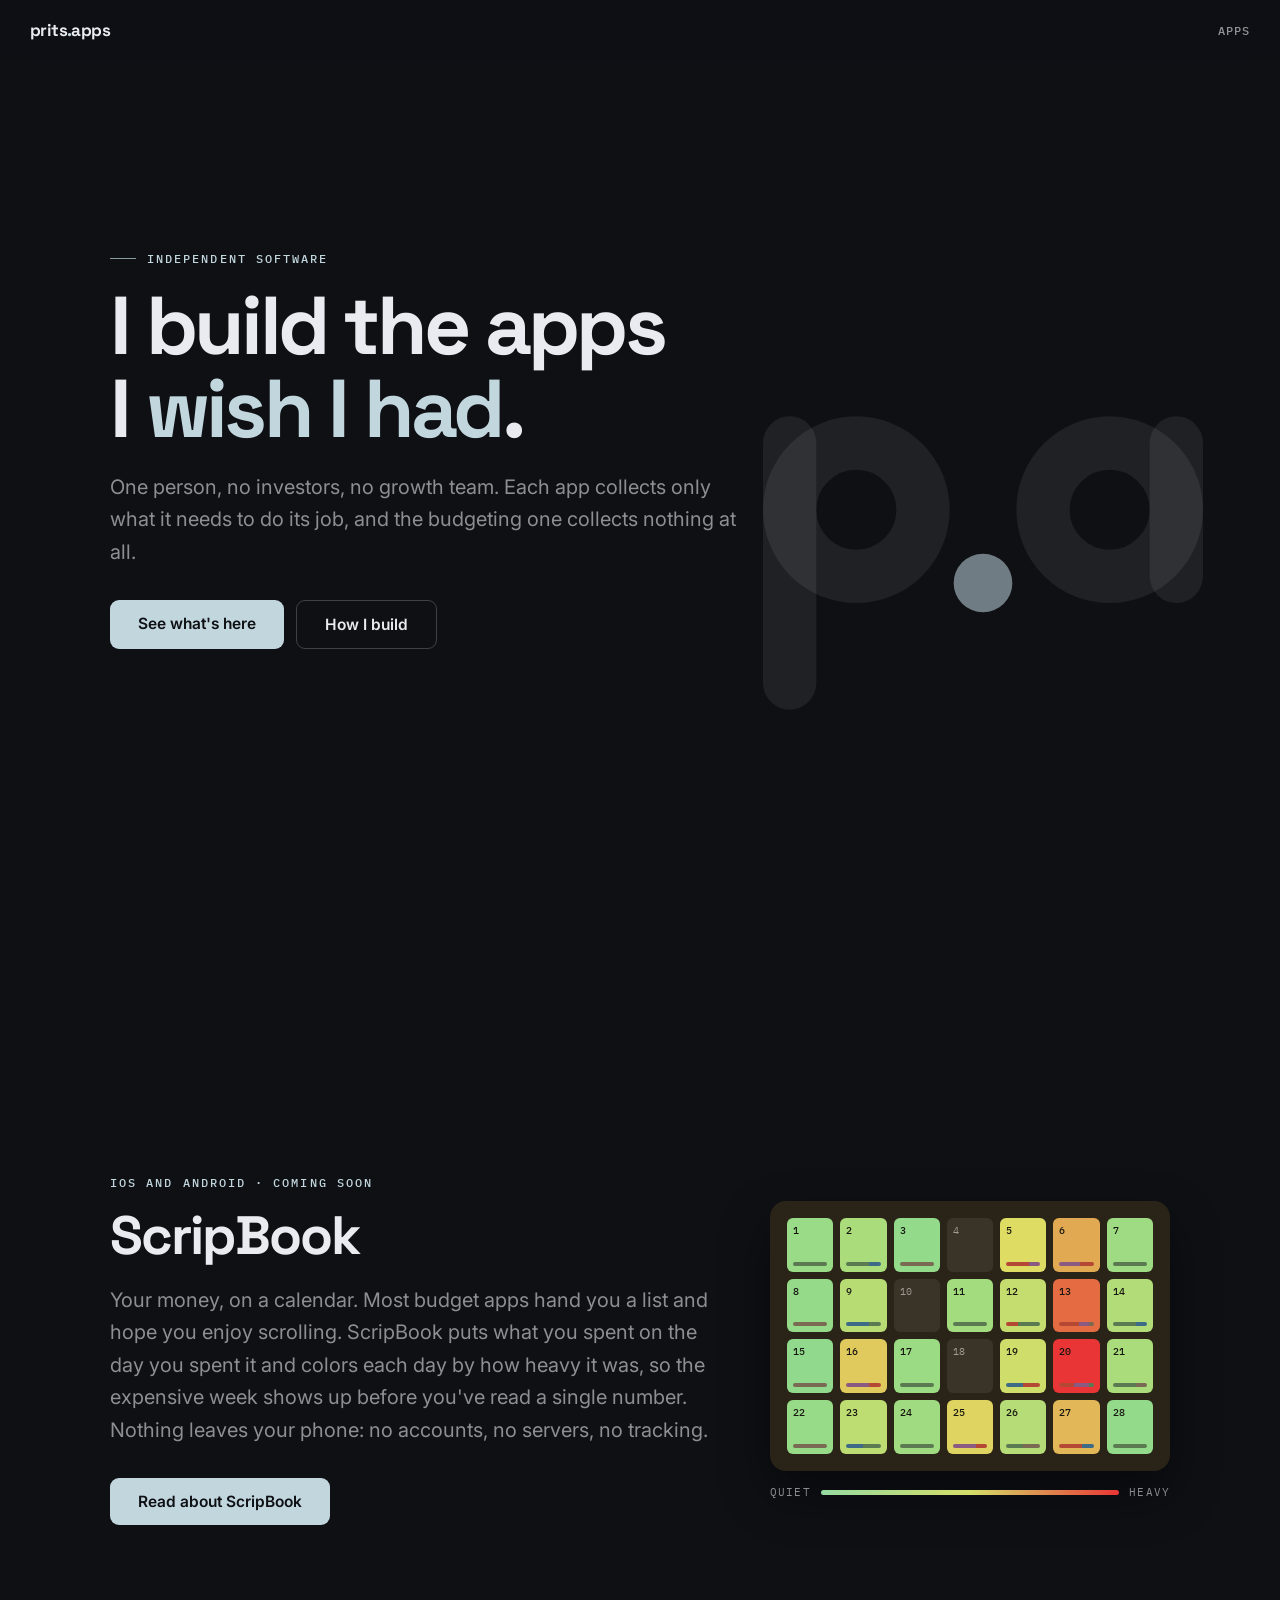
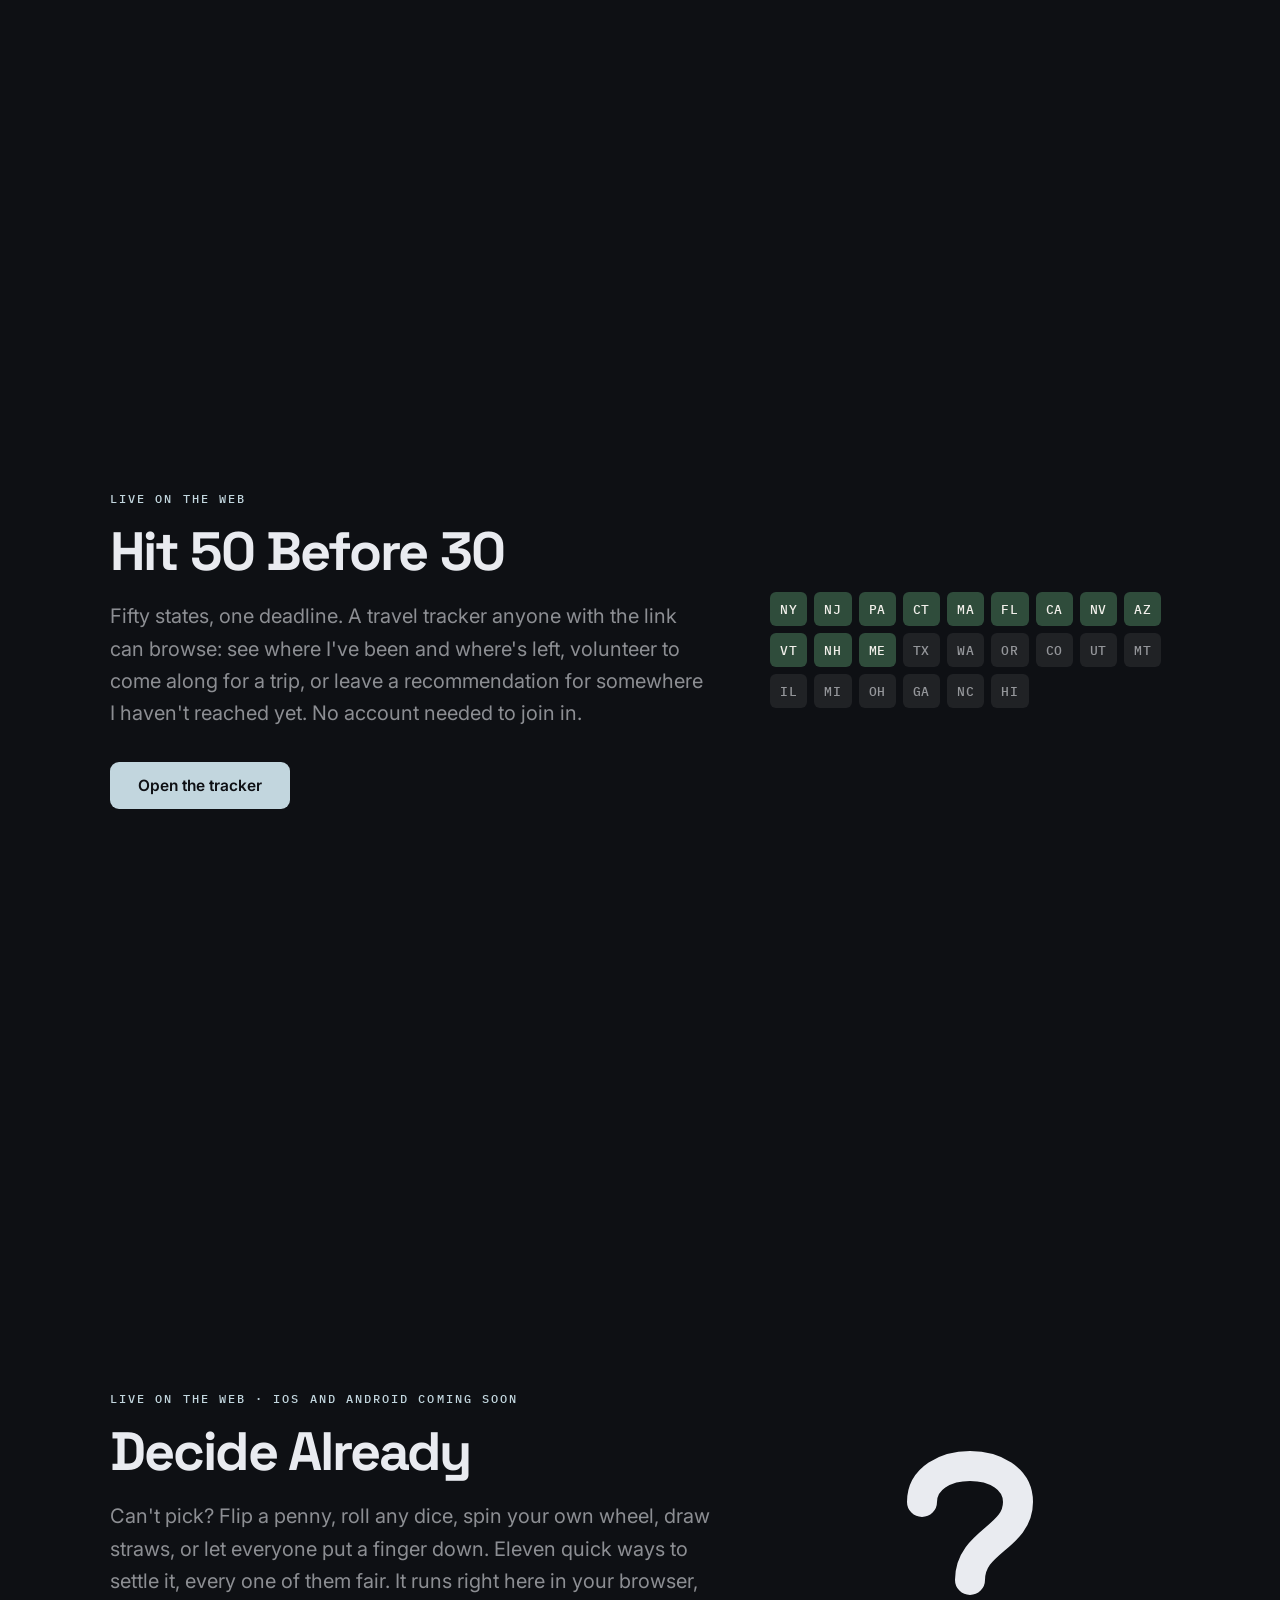
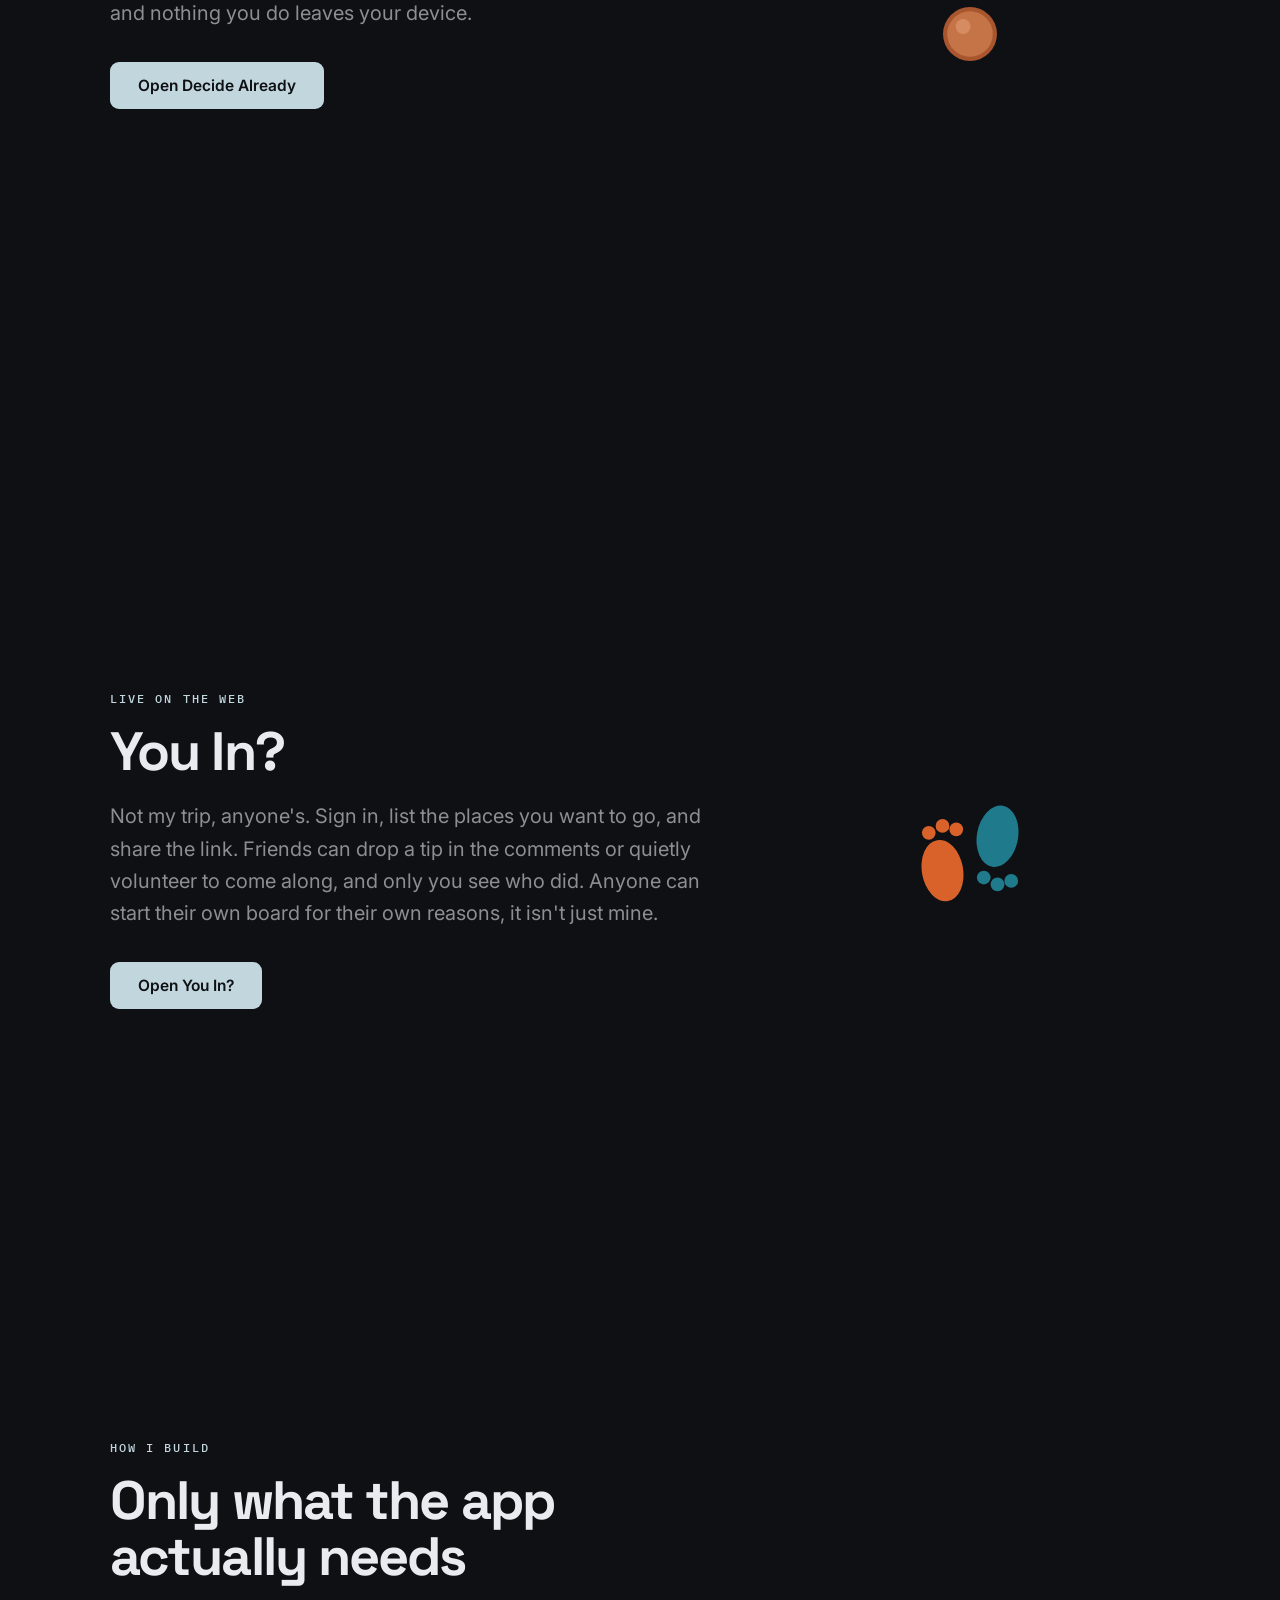
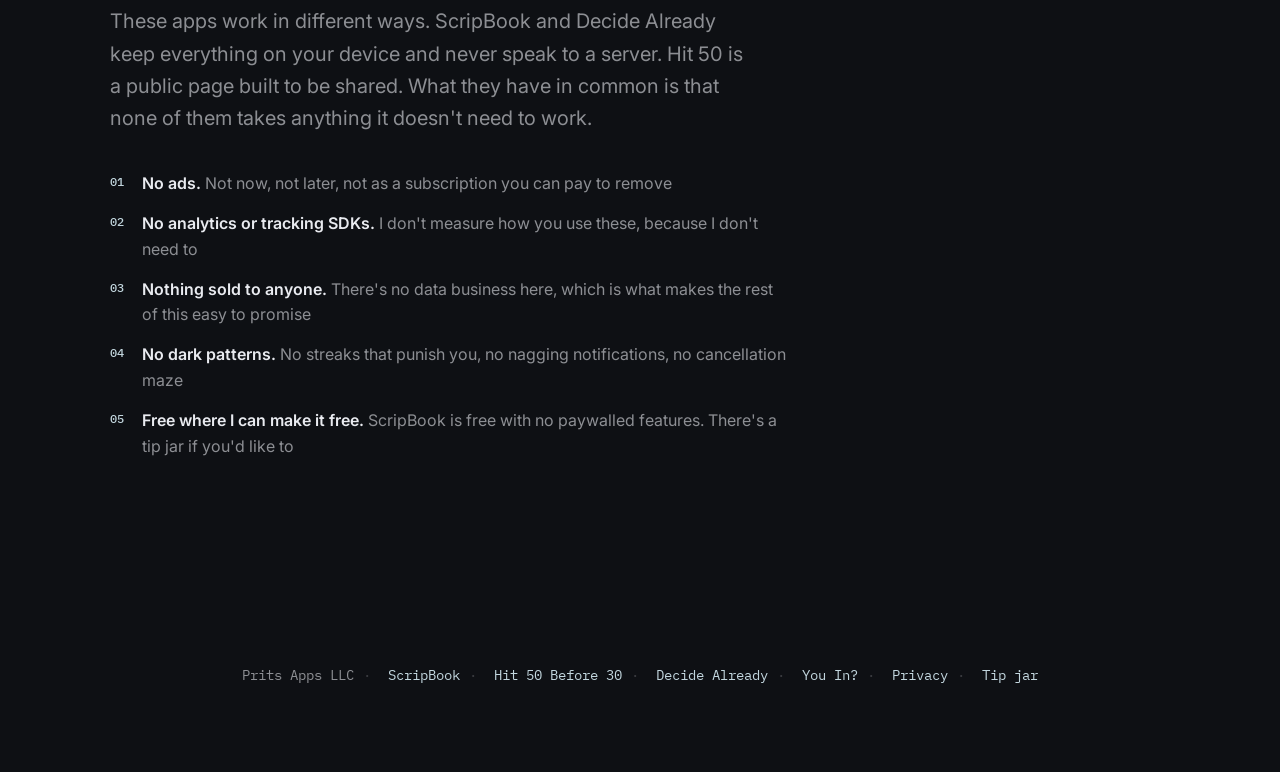
==== commit 38a7135a: "Add You In? section to studio home Gives You In? its own section under Decide Already, same pattern " ====
--- a/index.html
+++ b/index.html
@@ -123,6 +123,9 @@
 .flipwrap{display:flex;justify-content:center;color:var(--ink);transition:color .8s}
 .flip{width:min(300px,64vw);height:auto}
 
+.printswrap{display:flex;justify-content:center}
+.prints{width:min(220px,48vw);height:auto}
+
 footer{padding:66px 30px 88px;text-align:center;color:var(--muted);
 font:400 13.5px "IBM Plex Mono",monospace}
 footer a{color:var(--accent);text-decoration:none}
@@ -200,6 +203,28 @@
   <circle cx="50" cy="78" r="9" fill="#A9562F"/>
   <circle cx="50" cy="78" r="7.6" fill="#C47447"/>
   <circle cx="47.7" cy="75.5" r="2.5" fill="#D68C60"/>
+</svg></div>
+    </div>
+  </div>
+</section>
+
+<section class="sec" data-bg="#101317" data-surf="#1A1E22" data-accent="#3FA89E" data-ink="#E9EBF0" data-muted="rgba(233, 235, 240, .58)">
+  <div class="inner">
+    <div class="split">
+      <div>
+        <div class="reveal"><div class="kicker">Live on the web</div>
+        <h2>You In?</h2></div>
+        <div class="reveal d1"><p class="lede">Not my trip, anyone's. Sign in, list the places you
+        want to go, and share the link. Friends can drop a tip in the comments or quietly volunteer
+        to come along, and only you see who did. Anyone can start their own board for their own
+        reasons, it isn't just mine.</p>
+        <div class="cta"><a class="btn" href="https://you-in-app.vercel.app">Open You In?</a></div></div>
+      </div>
+      <div class="reveal d2 printswrap"><svg class="prints" viewBox="0 0 64 64" aria-hidden="true">
+  <g fill="#D9622B"><ellipse cx="24" cy="38" rx="6" ry="9" transform="rotate(-10 24 38)"/>
+  <circle cx="20" cy="27" r="2"/><circle cx="24" cy="25" r="2"/><circle cx="28" cy="26" r="2"/></g>
+  <g fill="#1F7A8C"><ellipse cx="40" cy="28" rx="6" ry="9" transform="rotate(10 40 28)"/>
+  <circle cx="36" cy="40" r="2"/><circle cx="40" cy="42" r="2"/><circle cx="44" cy="41" r="2"/></g>
 </svg></div>
     </div>
   </div>
@@ -233,6 +258,7 @@
   <a href="/scripbook/">ScripBook</a><span class="sp">·</span>
   <a href="https://hit-50-before-30.vercel.app">Hit 50 Before 30</a><span class="sp">·</span>
   <a href="/decide-already/">Decide Already</a><span class="sp">·</span>
+  <a href="https://you-in-app.vercel.app">You In?</a><span class="sp">·</span>
   <a href="/privacy/">Privacy</a><span class="sp">·</span>
   <a href="https://ko-fi.com/pritsapps">Tip jar</a>
 </footer>
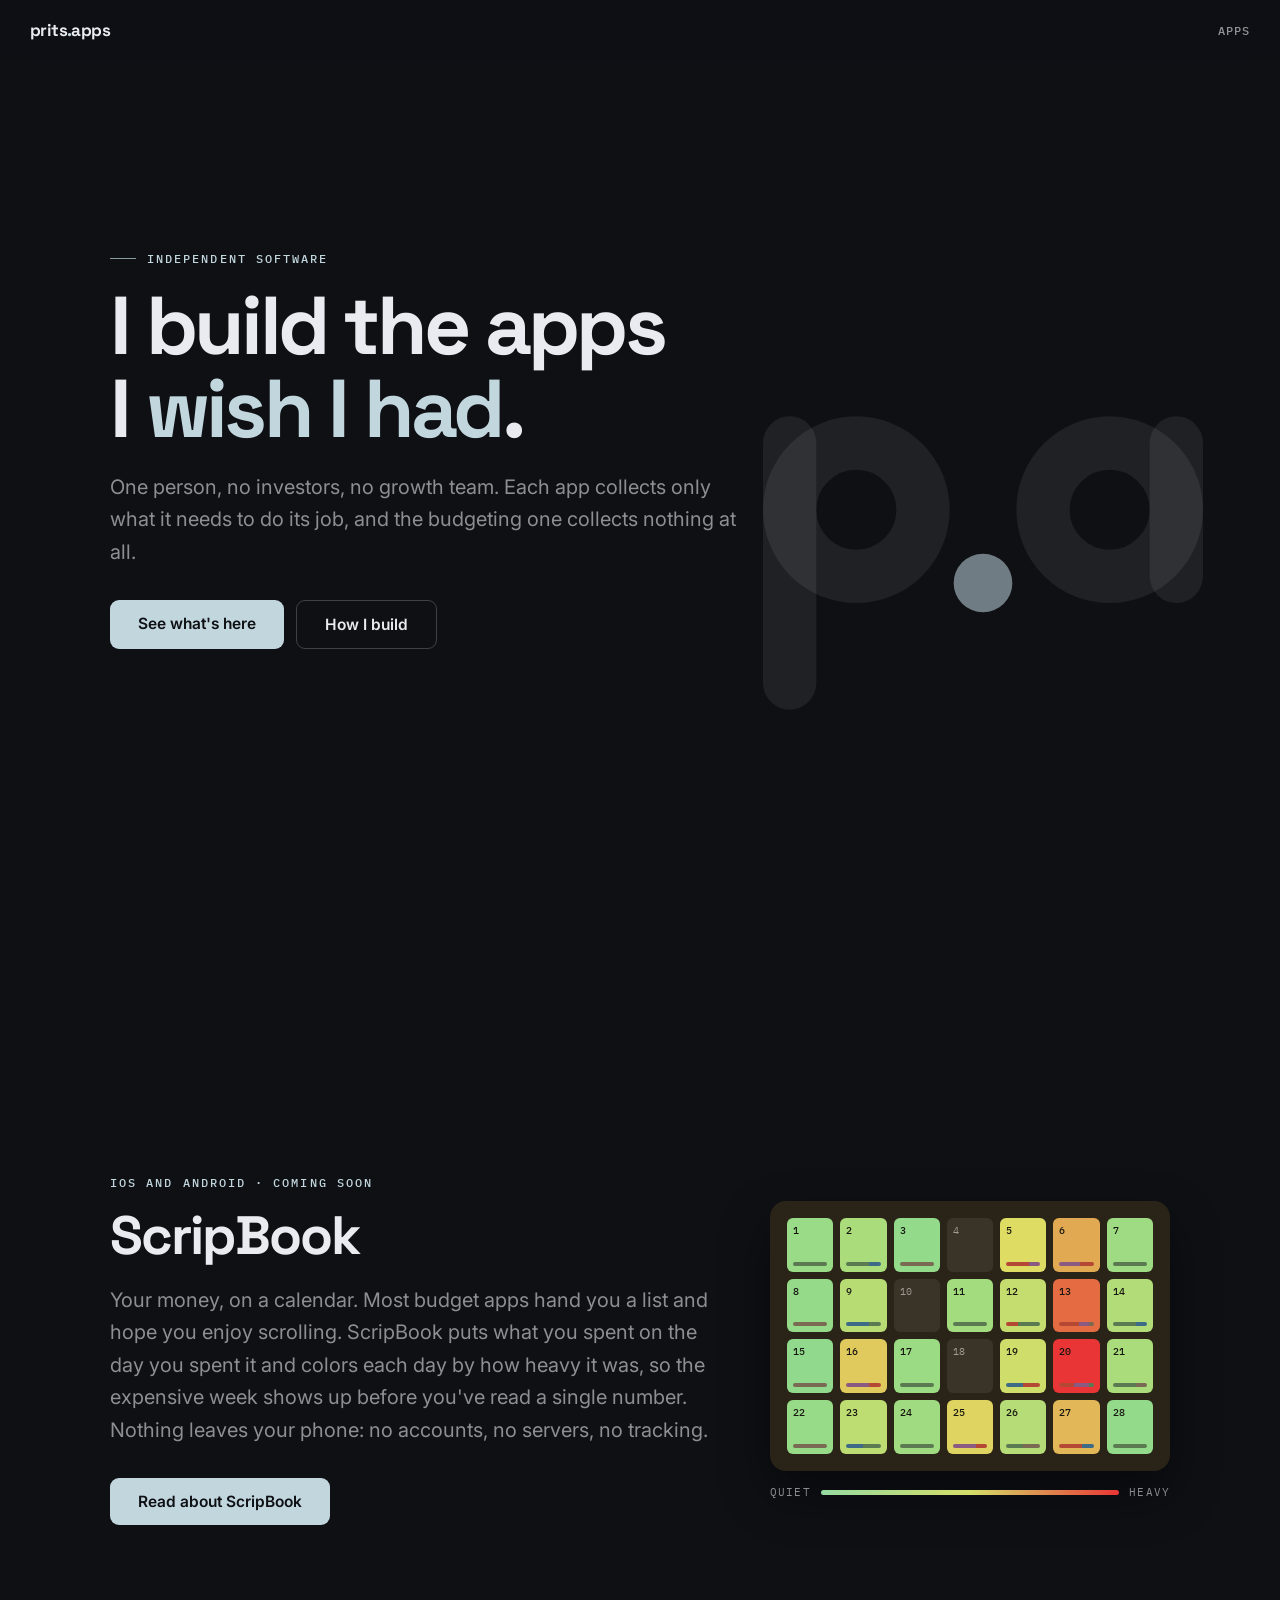
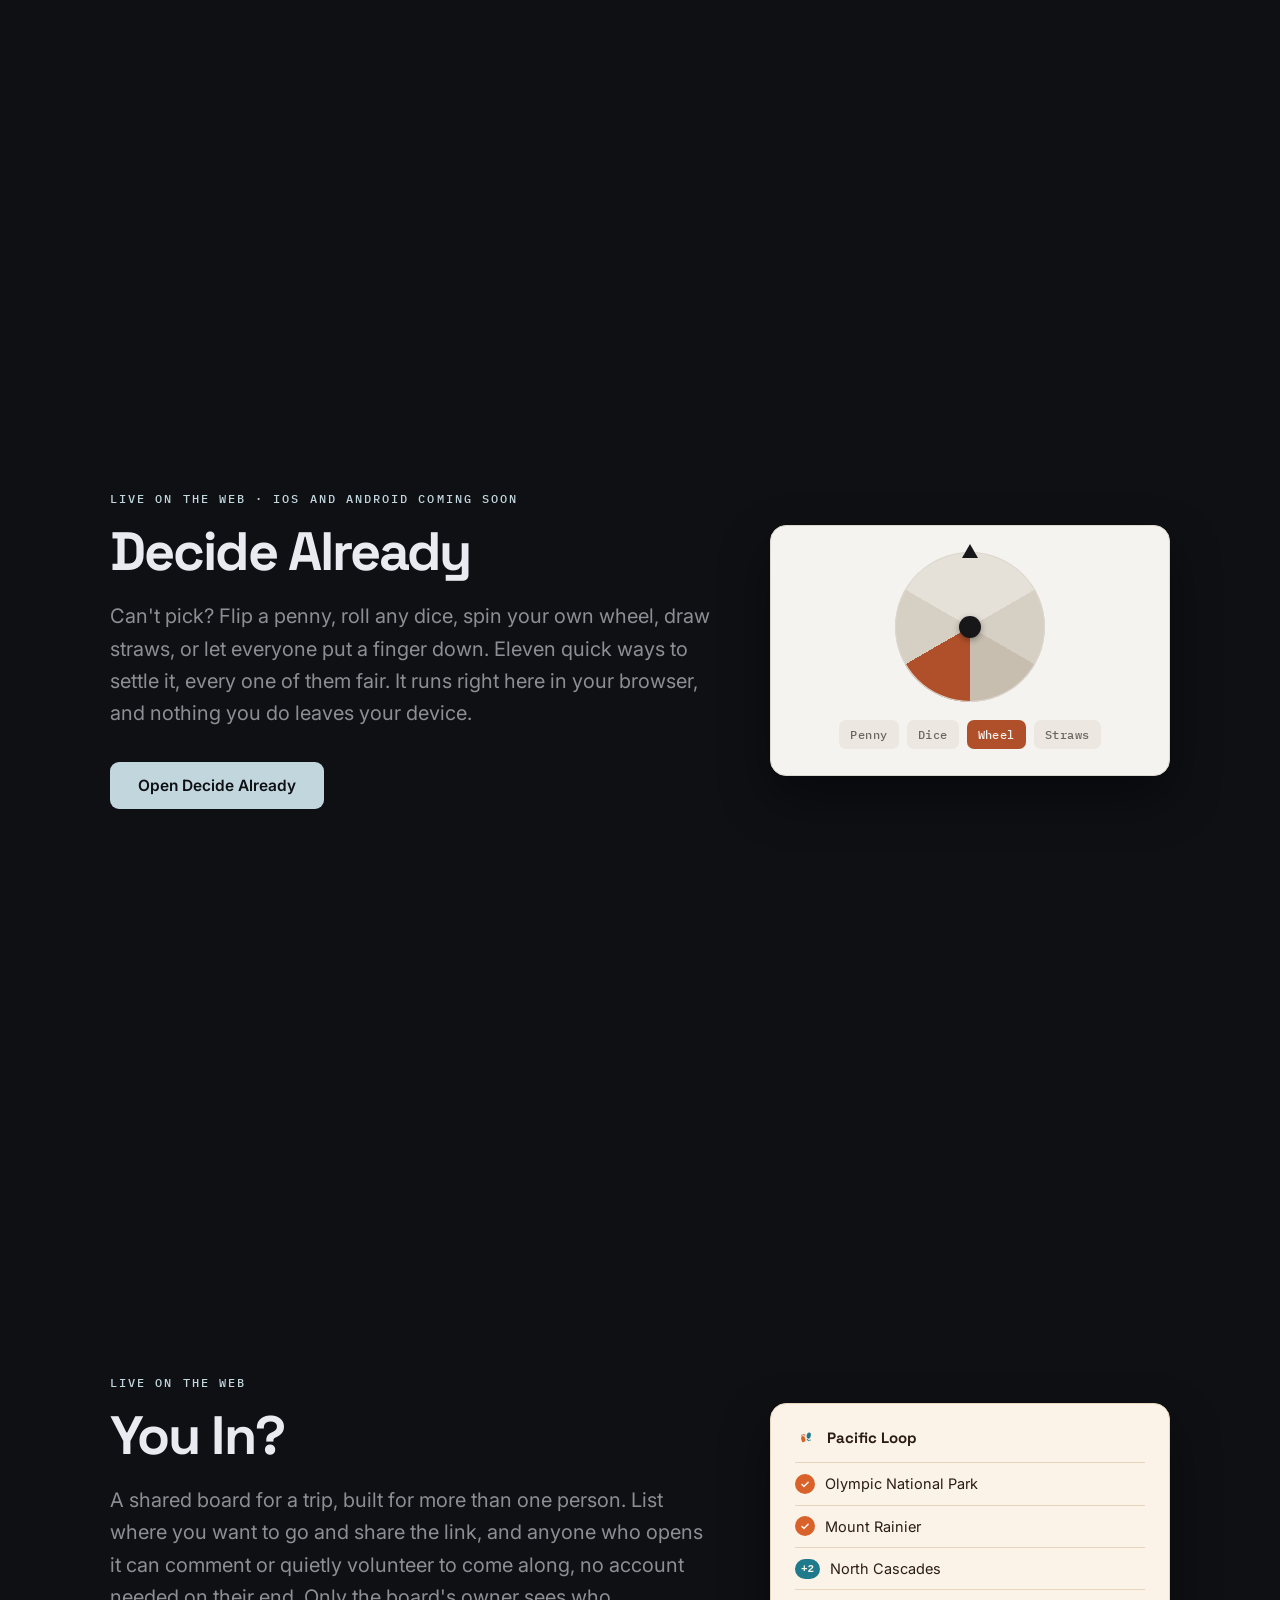
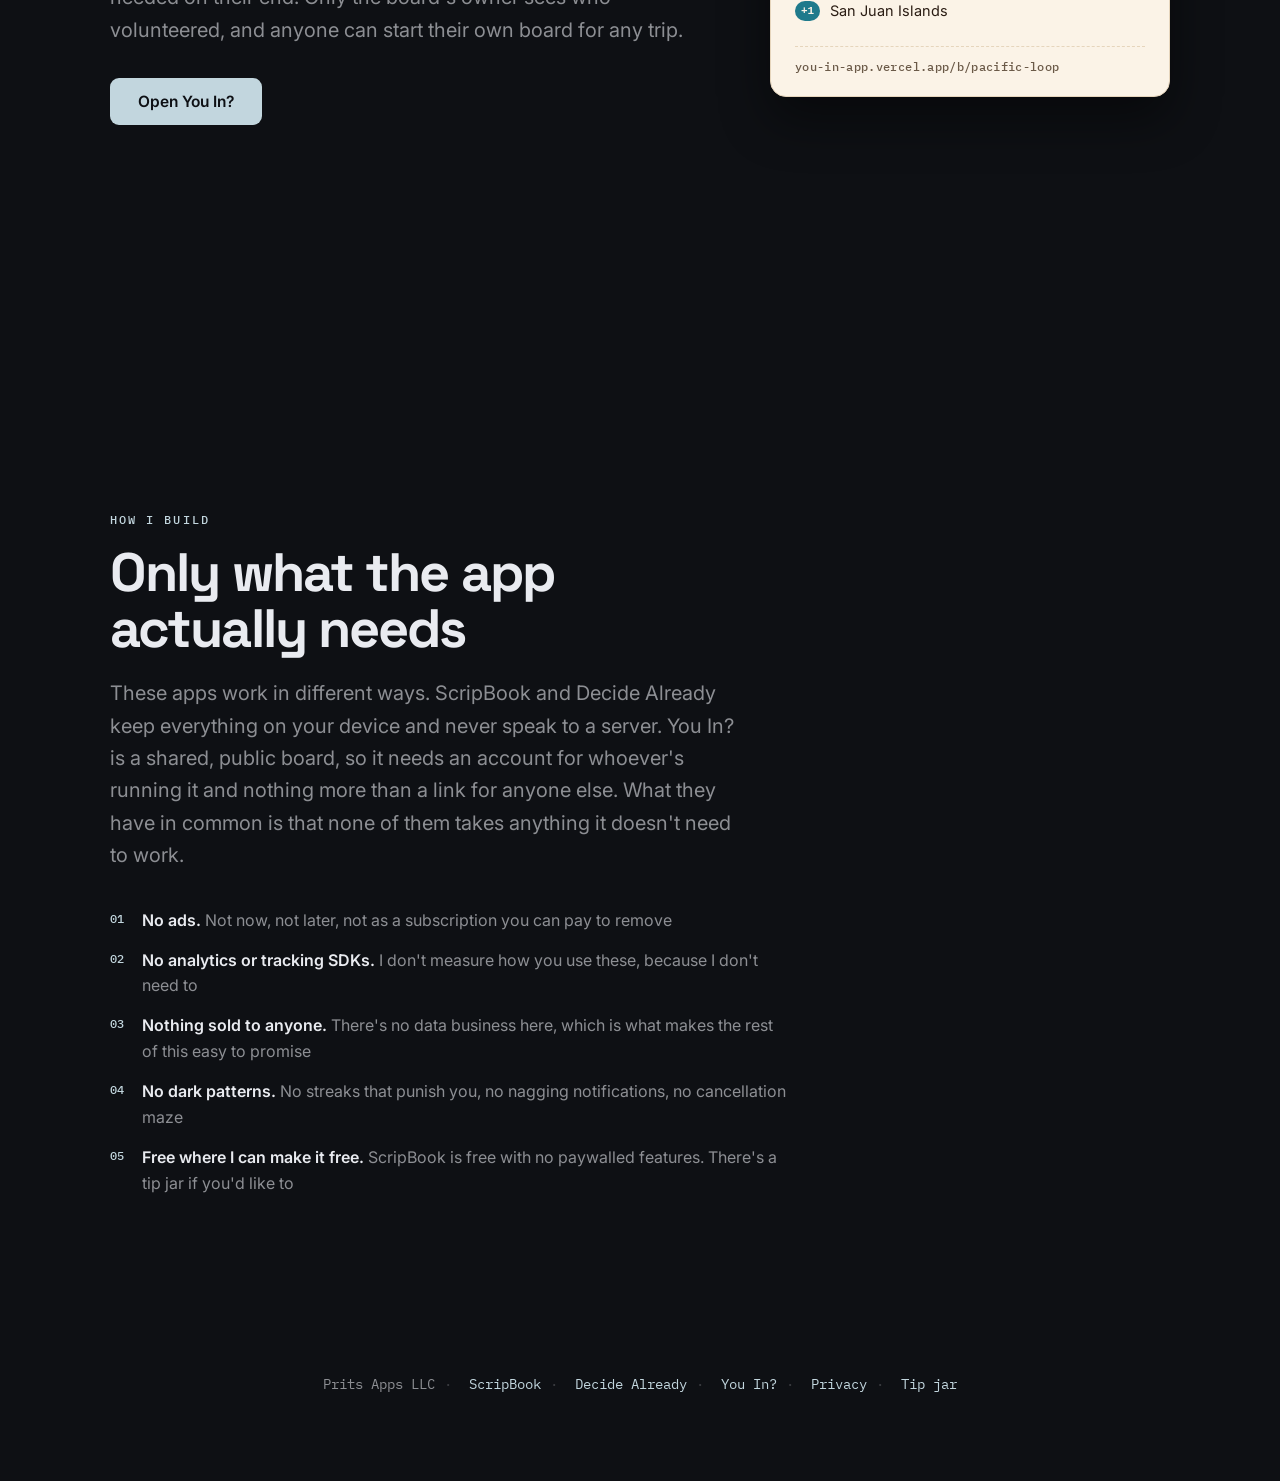
==== commit d0b9e89a: "Give You In? and Decide Already real previews, drop Hit 50 section You In?'s copy no longer frames i" ====
--- a/index.html
+++ b/index.html
@@ -3,7 +3,7 @@
 <meta charset="utf-8">
 <meta name="viewport" content="width=device-width,initial-scale=1">
 <title>Prits Apps</title>
-<meta name="description" content="Small apps made by one person. A budgeting app that keeps everything on your phone, and a travel tracker anyone can add to.">
+<meta name="description" content="Small apps made by one person. A budgeting app that keeps everything on your phone, and a shared board anyone can plan a trip on.">
 <meta name="theme-color" content="#0E1014">
 <link rel="canonical" href="https://pritsapps.com/">
 
@@ -106,25 +106,46 @@
 .leg i{flex:1;height:5px;border-radius:3px;
 background:linear-gradient(90deg,hsl(130 48% 72%),hsl(65 64% 64%),hsl(0 80% 56%))}
 
-.map{display:flex;flex-wrap:wrap;gap:7px;width:100%;max-width:400px}
-.st{font:500 12.5px "IBM Plex Mono",monospace;letter-spacing:.05em;padding:9px 10px;
-border-radius:6px;opacity:0;transform:translateY(8px);
-transition:opacity .45s,transform .45s;transition-delay:calc(var(--i)*33ms)}
-.in .st{opacity:1;transform:none}
-.st.hit{background:#2F4C3B;color:#F1EFEA}
-.st.todo{background:color-mix(in srgb,var(--ink) 8%,transparent);color:var(--muted)}
-
 ul.plain{list-style:none;margin-top:36px;display:grid;gap:14px;max-width:680px}
 ul.plain li{display:flex;gap:14px;font-size:16px;color:var(--muted)}
 ul.plain b{color:var(--ink);font-weight:600}
 .tick{font:500 12px "IBM Plex Mono",monospace;color:var(--accent);flex:none;width:18px;
 padding-top:3px;transition:color .8s}
 
-.flipwrap{display:flex;justify-content:center;color:var(--ink);transition:color .8s}
-.flip{width:min(300px,64vw);height:auto}
-
-.printswrap{display:flex;justify-content:center}
-.prints{width:min(220px,48vw);height:auto}
+/* Decide Already's wheel, lifted from its own light theme: #F5F3EF ground,
+   #B0502A copper, #17171A ink. A card rather than a lone icon, same move as
+   ScripBook's month and You In?'s board below. */
+.wheelcard{background:#F5F3EF;border:1px solid #DDD8CF;border-radius:16px;padding:26px 24px;
+width:100%;max-width:400px;box-shadow:0 22px 50px rgba(0,0,0,.45);
+display:flex;flex-direction:column;align-items:center;gap:18px}
+.wheel-dial{width:150px;height:150px;border-radius:50%;position:relative;
+box-shadow:inset 0 0 0 1px #DDD8CF;
+background:conic-gradient(#E6E1D8 0deg 60deg,#D6CFC3 60deg 120deg,#C7BEB0 120deg 180deg,
+#B0502A 180deg 240deg,#D6CFC3 240deg 300deg,#E6E1D8 300deg 360deg)}
+.wheel-ball{position:absolute;top:50%;left:50%;width:22px;height:22px;border-radius:50%;
+background:#17171A;transform:translate(-50%,-50%);box-shadow:0 2px 6px rgba(0,0,0,.35)}
+.wheel-pointer{position:absolute;top:-8px;left:50%;width:0;height:0;transform:translateX(-50%);
+border-left:8px solid transparent;border-right:8px solid transparent;border-bottom:14px solid #17171A}
+.wheel-row{display:flex;gap:8px;flex-wrap:wrap;justify-content:center}
+.pill{font:500 11.5px "IBM Plex Mono",monospace;letter-spacing:.04em;padding:7px 11px;
+border-radius:7px;background:#ECE8E1;color:#6B6760}
+.pill.active{background:#B0502A;color:#F5F3EF}
+
+/* You In?'s board, in its own paper and ink: #FBF3E7, #2B1D14, orange for a
+   done place, teal for a volunteer. The same real-colors-not-a-logo move. */
+.board{background:#FBF3E7;border:1px solid #E6D5BC;border-radius:16px;padding:22px 24px;
+width:100%;max-width:400px;box-shadow:0 22px 50px rgba(0,0,0,.45);font-family:"Inter",sans-serif}
+.board-top{display:flex;align-items:center;gap:10px;margin-bottom:14px;
+font:600 15px "Space Grotesk",sans-serif;color:#2B1D14}
+.board-row{display:flex;align-items:center;gap:10px;padding:9px 0;font-size:14.5px;
+color:#2B1D14;border-top:1px solid #E6D5BC}
+.board-row:first-of-type{border-top:none}
+.chk{width:20px;height:20px;border-radius:50%;background:#D9622B;color:#FBF3E7;
+font:700 11px/20px "Inter",sans-serif;text-align:center;flex:none}
+.vol{min-width:20px;height:20px;padding:0 6px;border-radius:10px;background:#1F7A8C;color:#FBF3E7;
+font:700 11px/20px "IBM Plex Mono",monospace;text-align:center;flex:none}
+.board-link{margin-top:14px;padding-top:12px;border-top:1px dashed #E6D5BC;
+font:500 11.5px "IBM Plex Mono",monospace;letter-spacing:.03em;color:#6B5A48}
 
 footer{padding:66px 30px 88px;text-align:center;color:var(--muted);
 font:400 13.5px "IBM Plex Mono",monospace}
@@ -132,7 +153,7 @@
 footer .sp{margin:0 9px;opacity:.35}
 @media (prefers-reduced-motion:reduce){
   *{transition-duration:.01ms !important;animation-duration:.01ms !important}
-  .reveal,.d,.st{opacity:1;transform:none}
+  .reveal,.d{opacity:1;transform:none}
 }
 </style></head>
 <body>
@@ -170,23 +191,6 @@
   </div>
 </section>
 
-<section class="sec" data-bg="#F3F2EF" data-surf="#E7E5E0" data-accent="#A93F24" data-ink="#191817" data-muted="rgba(25, 24, 23, .58)">
-  <div class="inner">
-    <div class="split">
-      <div>
-        <div class="reveal"><div class="kicker">Live on the web</div>
-        <h2>Hit 50 Before 30</h2></div>
-        <div class="reveal d1"><p class="lede">Fifty states, one deadline. A travel tracker anyone
-        with the link can browse: see where I've been and where's left, volunteer to come along for
-        a trip, or leave a recommendation for somewhere I haven't reached yet. No account needed to
-        join in.</p>
-        <div class="cta"><a class="btn" href="https://hit-50-before-30.vercel.app">Open the tracker</a></div></div>
-      </div>
-      <div class="map reveal d2"><span class="st hit" style="--i:0">NY</span><span class="st hit" style="--i:1">NJ</span><span class="st hit" style="--i:2">PA</span><span class="st hit" style="--i:3">CT</span><span class="st hit" style="--i:4">MA</span><span class="st hit" style="--i:5">FL</span><span class="st hit" style="--i:6">CA</span><span class="st hit" style="--i:7">NV</span><span class="st hit" style="--i:8">AZ</span><span class="st hit" style="--i:9">VT</span><span class="st hit" style="--i:10">NH</span><span class="st hit" style="--i:11">ME</span><span class="st todo" style="--i:0">TX</span><span class="st todo" style="--i:1">WA</span><span class="st todo" style="--i:2">OR</span><span class="st todo" style="--i:3">CO</span><span class="st todo" style="--i:4">UT</span><span class="st todo" style="--i:5">MT</span><span class="st todo" style="--i:6">IL</span><span class="st todo" style="--i:7">MI</span><span class="st todo" style="--i:8">OH</span><span class="st todo" style="--i:9">GA</span><span class="st todo" style="--i:10">NC</span><span class="st todo" style="--i:11">HI</span></div>
-    </div>
-  </div>
-</section>
-
 <section class="sec" data-bg="#111316" data-surf="#1B1E23" data-accent="#D0703F" data-ink="#E9EBF0" data-muted="rgba(233, 235, 240, .58)">
   <div class="inner">
     <div class="split">
@@ -198,34 +202,40 @@
         one of them fair. It runs right here in your browser, and nothing you do leaves your device.</p>
         <div class="cta"><a class="btn" href="/decide-already/">Open Decide Already</a></div></div>
       </div>
-      <div class="reveal d2 flipwrap"><svg class="flip" viewBox="0 0 100 100" aria-hidden="true">
-  <path d="M34 34 C34 18 66 18 66 34 C66 46 50 47 50 60" stroke="currentColor" stroke-width="10" stroke-linecap="round" stroke-linejoin="round" fill="none"/>
-  <circle cx="50" cy="78" r="9" fill="#A9562F"/>
-  <circle cx="50" cy="78" r="7.6" fill="#C47447"/>
-  <circle cx="47.7" cy="75.5" r="2.5" fill="#D68C60"/>
-</svg></div>
+      <div class="reveal d2"><div class="wheelcard">
+  <div class="wheel-dial"><div class="wheel-pointer"></div><div class="wheel-ball"></div></div>
+  <div class="wheel-row"><span class="pill">Penny</span><span class="pill">Dice</span>
+  <span class="pill active">Wheel</span><span class="pill">Straws</span></div>
+</div></div>
     </div>
   </div>
 </section>
 
-<section class="sec" data-bg="#101317" data-surf="#1A1E22" data-accent="#3FA89E" data-ink="#E9EBF0" data-muted="rgba(233, 235, 240, .58)">
+<section class="sec" data-bg="#101317" data-surf="#1A1E22" data-accent="#D9622B" data-ink="#E9EBF0" data-muted="rgba(233, 235, 240, .58)">
   <div class="inner">
     <div class="split">
       <div>
         <div class="reveal"><div class="kicker">Live on the web</div>
         <h2>You In?</h2></div>
-        <div class="reveal d1"><p class="lede">Not my trip, anyone's. Sign in, list the places you
-        want to go, and share the link. Friends can drop a tip in the comments or quietly volunteer
-        to come along, and only you see who did. Anyone can start their own board for their own
-        reasons, it isn't just mine.</p>
+        <div class="reveal d1"><p class="lede">A shared board for a trip, built for more than one
+        person. List where you want to go and share the link, and anyone who opens it can comment
+        or quietly volunteer to come along, no account needed on their end. Only the board's owner
+        sees who volunteered, and anyone can start their own board for any trip.</p>
         <div class="cta"><a class="btn" href="https://you-in-app.vercel.app">Open You In?</a></div></div>
       </div>
-      <div class="reveal d2 printswrap"><svg class="prints" viewBox="0 0 64 64" aria-hidden="true">
+      <div class="reveal d2"><div class="board">
+  <div class="board-top"><svg width="22" height="22" viewBox="0 0 64 64" aria-hidden="true">
   <g fill="#D9622B"><ellipse cx="24" cy="38" rx="6" ry="9" transform="rotate(-10 24 38)"/>
   <circle cx="20" cy="27" r="2"/><circle cx="24" cy="25" r="2"/><circle cx="28" cy="26" r="2"/></g>
   <g fill="#1F7A8C"><ellipse cx="40" cy="28" rx="6" ry="9" transform="rotate(10 40 28)"/>
   <circle cx="36" cy="40" r="2"/><circle cx="40" cy="42" r="2"/><circle cx="44" cy="41" r="2"/></g>
-</svg></div>
+</svg><b>Pacific Loop</b></div>
+  <div class="board-row"><span class="chk">&#10003;</span>Olympic National Park</div>
+  <div class="board-row"><span class="chk">&#10003;</span>Mount Rainier</div>
+  <div class="board-row"><span class="vol">+2</span>North Cascades</div>
+  <div class="board-row"><span class="vol">+1</span>San Juan Islands</div>
+  <div class="board-link">you-in-app.vercel.app/b/pacific-loop</div>
+</div></div>
     </div>
   </div>
 </section>
@@ -235,9 +245,9 @@
     <div class="reveal"><div class="kicker">How I build</div>
     <h2>Only what the app actually needs</h2></div>
     <div class="reveal d1"><p class="lede">These apps work in different ways. ScripBook and Decide
-    Already keep everything on your device and never speak to a server. Hit 50 is a public page built
-    to be shared. What they have in common is that none of them takes anything it doesn't need to
-    work.</p>
+    Already keep everything on your device and never speak to a server. You In? is a shared, public
+    board, so it needs an account for whoever's running it and nothing more than a link for anyone
+    else. What they have in common is that none of them takes anything it doesn't need to work.</p>
     <ul class="plain">
       <li><span class="tick">01</span><span><b>No ads.</b> Not now, not later, not as a
       subscription you can pay to remove</span></li>
@@ -256,7 +266,6 @@
 <footer>
   Prits Apps LLC<span class="sp">·</span>
   <a href="/scripbook/">ScripBook</a><span class="sp">·</span>
-  <a href="https://hit-50-before-30.vercel.app">Hit 50 Before 30</a><span class="sp">·</span>
   <a href="/decide-already/">Decide Already</a><span class="sp">·</span>
   <a href="https://you-in-app.vercel.app">You In?</a><span class="sp">·</span>
   <a href="/privacy/">Privacy</a><span class="sp">·</span>
@@ -286,7 +295,7 @@
       if(e.isIntersecting){ e.target.classList.add('in'); show.unobserve(e.target); }
     });
   }, { threshold:0.18, rootMargin:'0px 0px -8% 0px' });
-  document.querySelectorAll('.reveal,.month,.map,.sec').forEach(function(el){ show.observe(el); });
+  document.querySelectorAll('.reveal,.month,.sec').forEach(function(el){ show.observe(el); });
 
   var prog = document.getElementById('prog');
   window.addEventListener('scroll', function(){
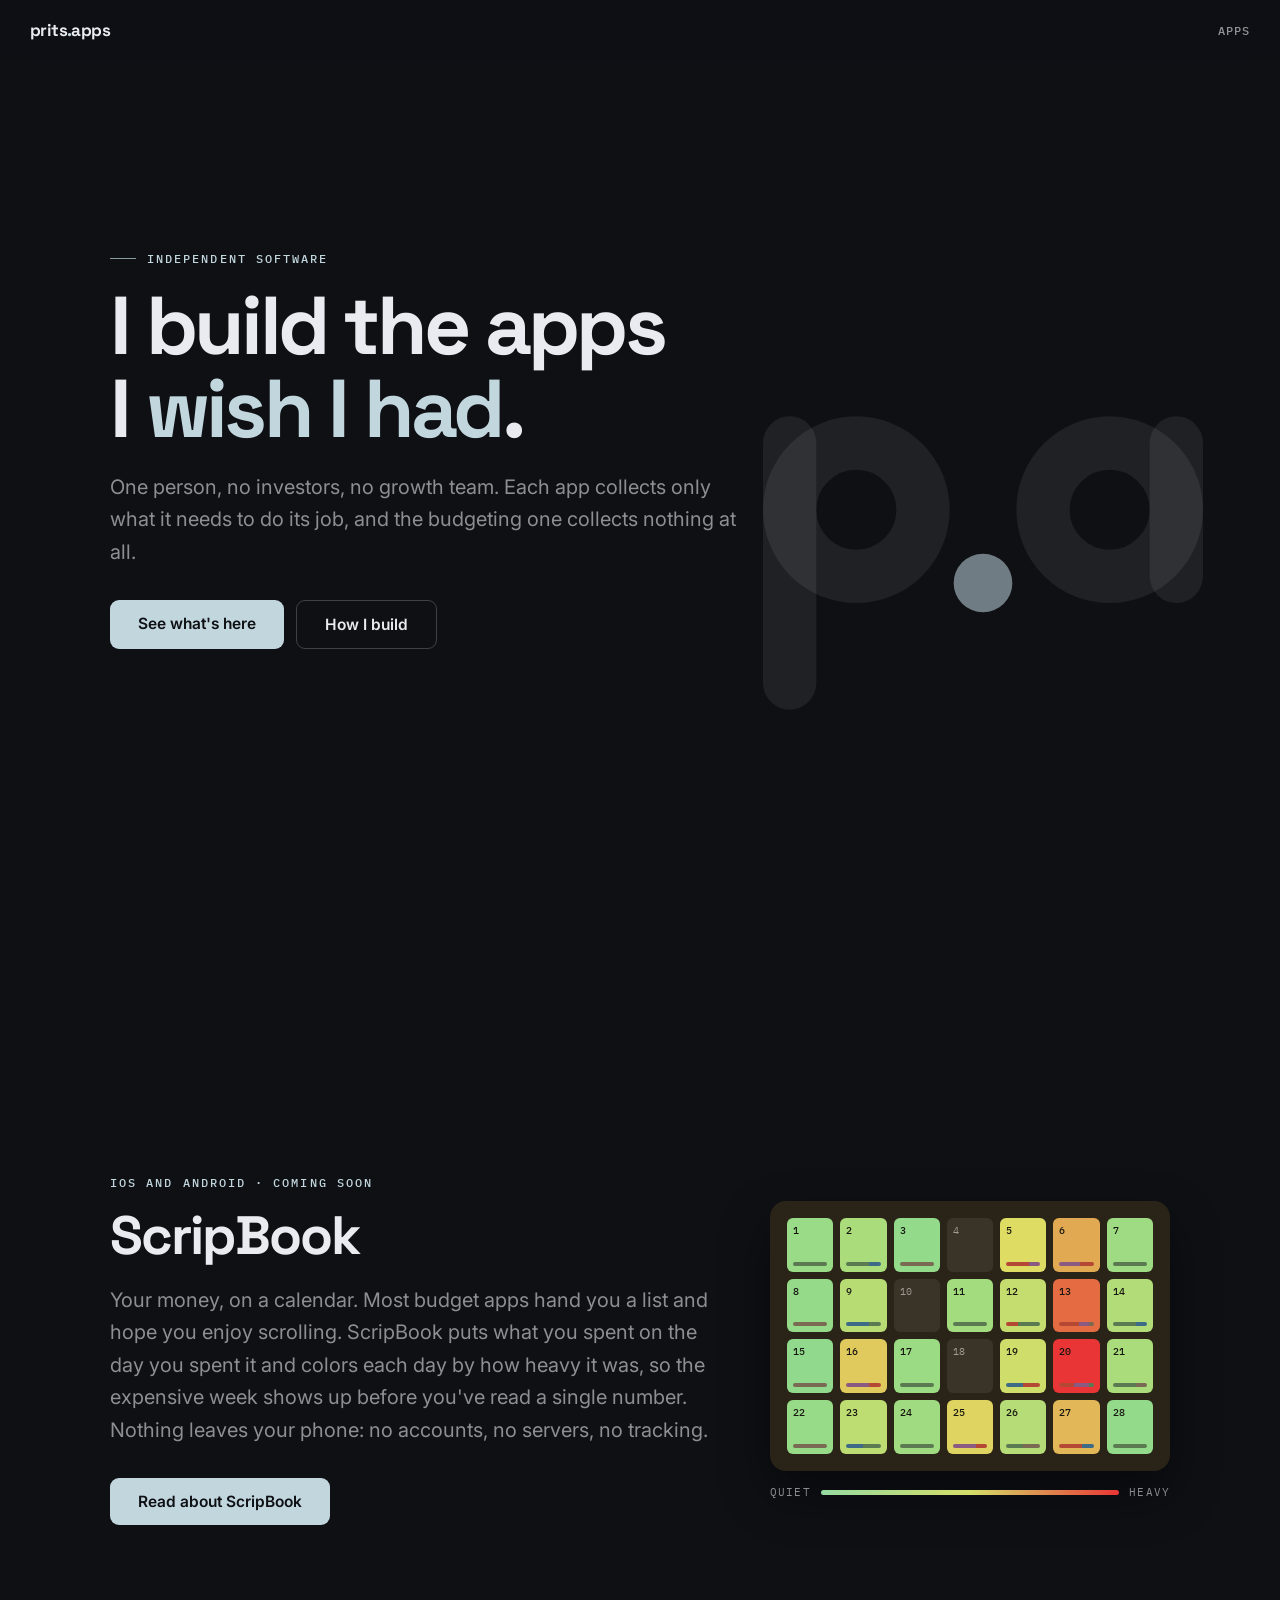
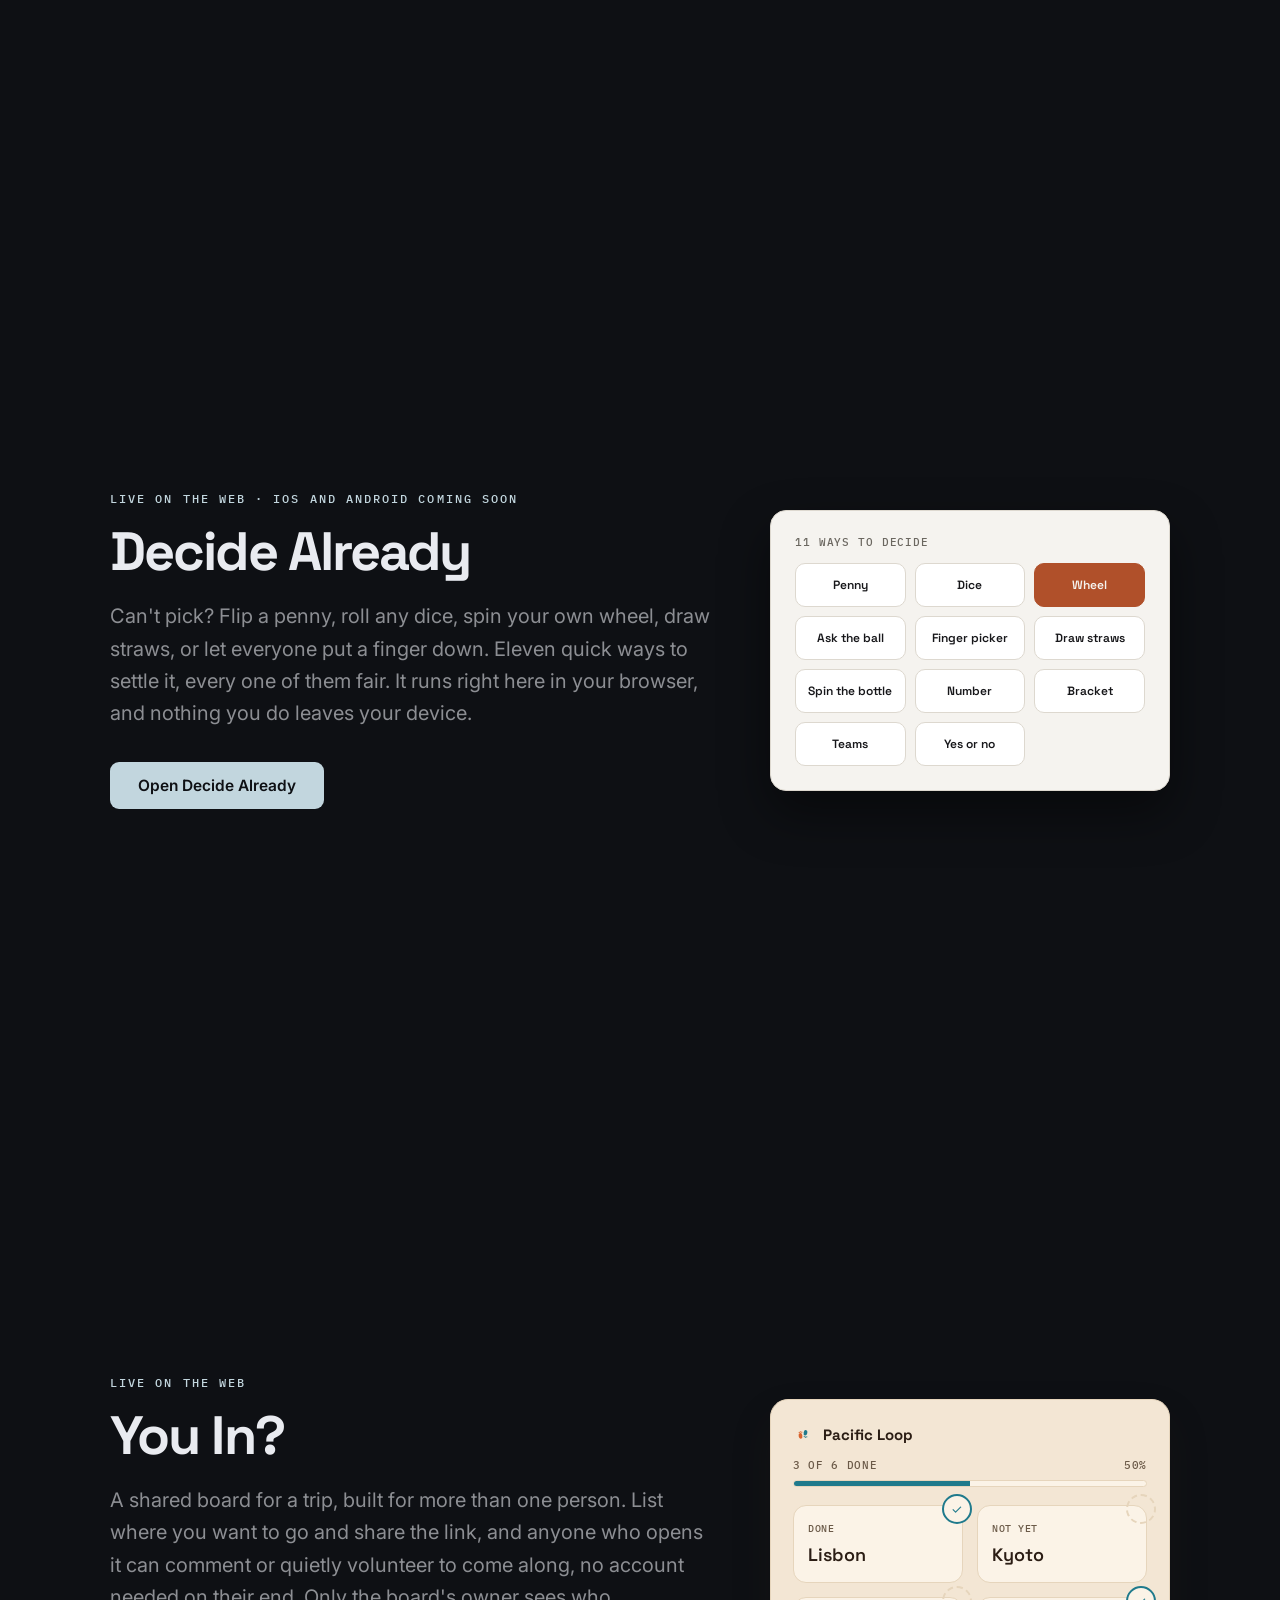
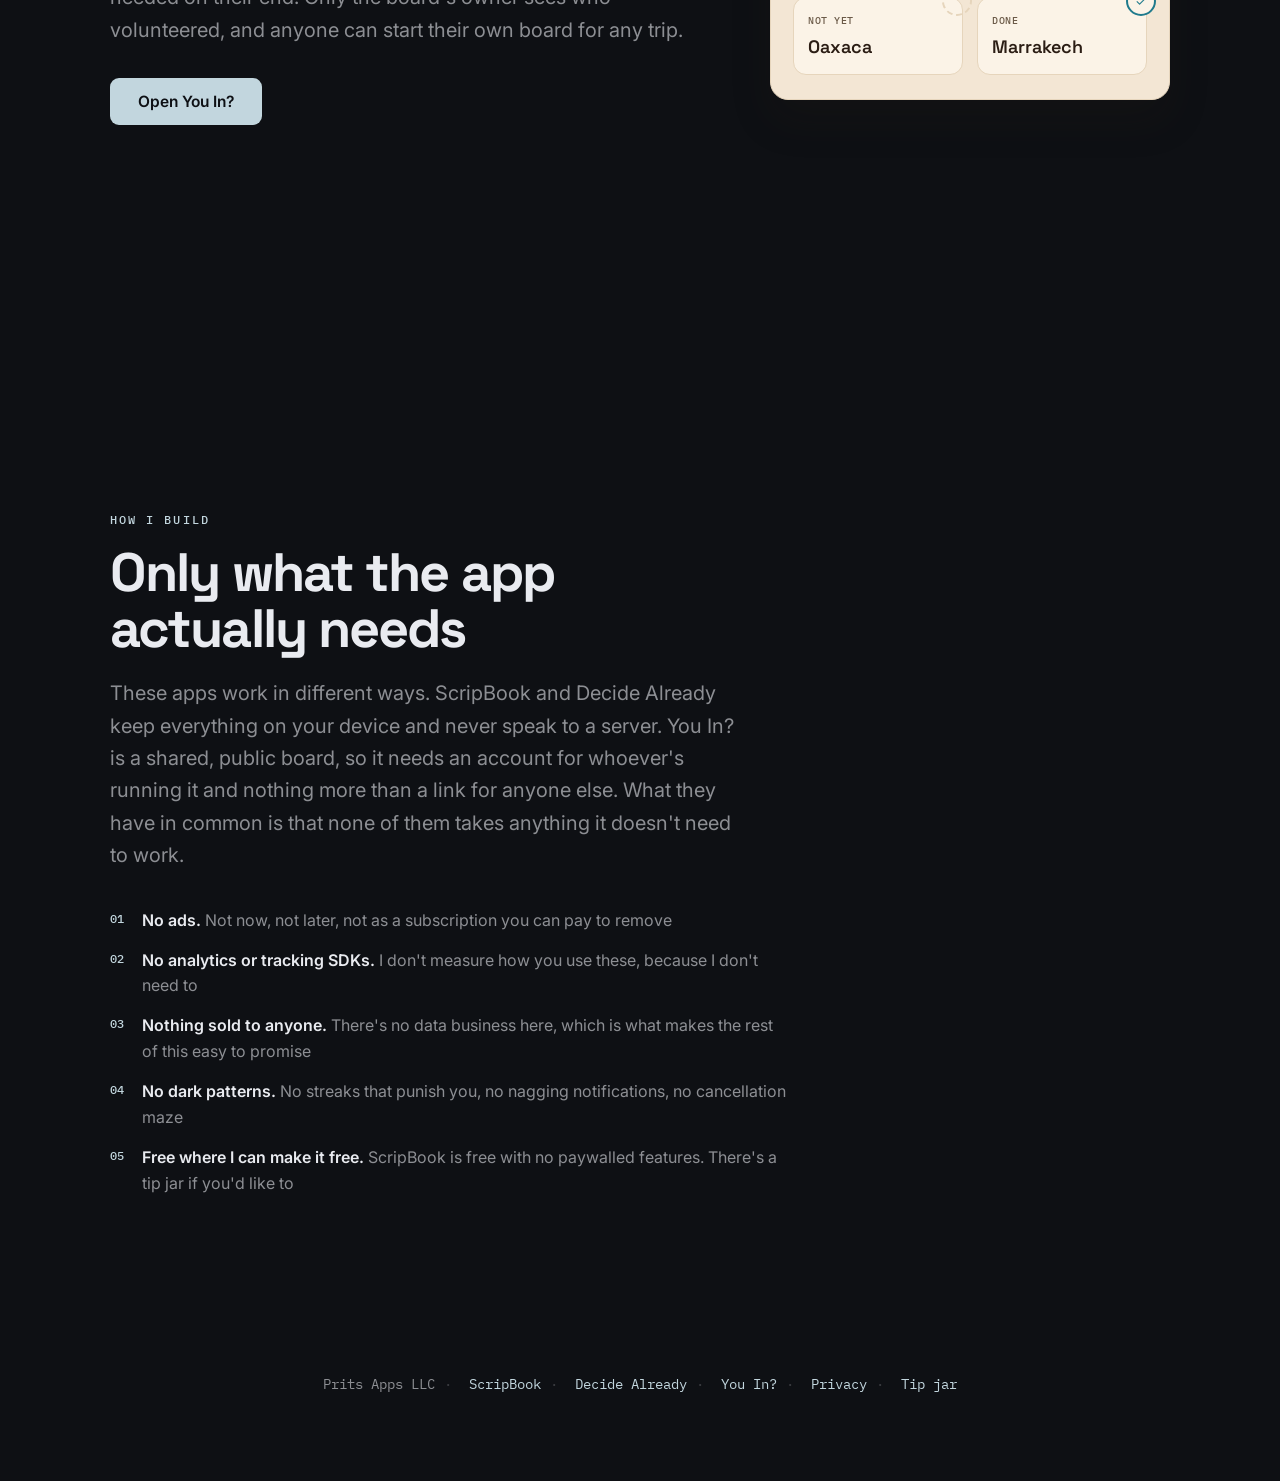
==== commit 903c2bd1: "Give You In? its own paper section, showcase all 11 Decide Already tools You In? and Decide Already " ====
--- a/index.html
+++ b/index.html
@@ -112,40 +112,40 @@
 .tick{font:500 12px "IBM Plex Mono",monospace;color:var(--accent);flex:none;width:18px;
 padding-top:3px;transition:color .8s}
 
-/* Decide Already's wheel, lifted from its own light theme: #F5F3EF ground,
-   #B0502A copper, #17171A ink. A card rather than a lone icon, same move as
-   ScripBook's month and You In?'s board below. */
-.wheelcard{background:#F5F3EF;border:1px solid #DDD8CF;border-radius:16px;padding:26px 24px;
-width:100%;max-width:400px;box-shadow:0 22px 50px rgba(0,0,0,.45);
-display:flex;flex-direction:column;align-items:center;gap:18px}
-.wheel-dial{width:150px;height:150px;border-radius:50%;position:relative;
-box-shadow:inset 0 0 0 1px #DDD8CF;
-background:conic-gradient(#E6E1D8 0deg 60deg,#D6CFC3 60deg 120deg,#C7BEB0 120deg 180deg,
-#B0502A 180deg 240deg,#D6CFC3 240deg 300deg,#E6E1D8 300deg 360deg)}
-.wheel-ball{position:absolute;top:50%;left:50%;width:22px;height:22px;border-radius:50%;
-background:#17171A;transform:translate(-50%,-50%);box-shadow:0 2px 6px rgba(0,0,0,.35)}
-.wheel-pointer{position:absolute;top:-8px;left:50%;width:0;height:0;transform:translateX(-50%);
-border-left:8px solid transparent;border-right:8px solid transparent;border-bottom:14px solid #17171A}
-.wheel-row{display:flex;gap:8px;flex-wrap:wrap;justify-content:center}
-.pill{font:500 11.5px "IBM Plex Mono",monospace;letter-spacing:.04em;padding:7px 11px;
-border-radius:7px;background:#ECE8E1;color:#6B6760}
-.pill.active{background:#B0502A;color:#F5F3EF}
-
-/* You In?'s board, in its own paper and ink: #FBF3E7, #2B1D14, orange for a
-   done place, teal for a volunteer. The same real-colors-not-a-logo move. */
-.board{background:#FBF3E7;border:1px solid #E6D5BC;border-radius:16px;padding:22px 24px;
-width:100%;max-width:400px;box-shadow:0 22px 50px rgba(0,0,0,.45);font-family:"Inter",sans-serif}
+/* Decide Already's tools, lifted from its own light theme: #F5F3EF ground,
+   #B0502A copper, #17171A ink. All eleven, same move as ScripBook's month
+   below: a card that shows the actual product instead of a logo. */
+.toolscard{background:#F5F3EF;border:1px solid #DDD8CF;border-radius:16px;padding:24px;
+width:100%;max-width:400px;box-shadow:0 22px 50px rgba(0,0,0,.45)}
+.toolscard .cap{font:500 11px "IBM Plex Mono",monospace;text-transform:uppercase;
+letter-spacing:.08em;color:#6B6760;margin-bottom:14px}
+.toolsgrid{display:grid;grid-template-columns:repeat(3,1fr);gap:9px}
+.tooltile{background:#FFFFFF;border:1px solid #DDD8CF;border-radius:10px;padding:13px 8px;
+text-align:center;font:600 12px "Space Grotesk",sans-serif;color:#17171A}
+.tooltile.on{background:#B0502A;color:#F5F3EF;border-color:#B0502A}
+
+/* You In?'s board, the same card as the "Phone Mockup" story template: its
+   own paper-on-paper layering (#FBF3E7 page, #F3E6D4 card), orange for a
+   done place, teal for the progress bar. Real colors, not a logo. */
+.board{background:#F3E6D4;border:1px solid #E6D5BC;border-radius:18px;padding:24px 22px;
+width:100%;max-width:400px;box-shadow:0 20px 40px rgba(43,29,20,.16);font-family:"Inter",sans-serif}
 .board-top{display:flex;align-items:center;gap:10px;margin-bottom:14px;
 font:600 15px "Space Grotesk",sans-serif;color:#2B1D14}
-.board-row{display:flex;align-items:center;gap:10px;padding:9px 0;font-size:14.5px;
-color:#2B1D14;border-top:1px solid #E6D5BC}
-.board-row:first-of-type{border-top:none}
-.chk{width:20px;height:20px;border-radius:50%;background:#D9622B;color:#FBF3E7;
-font:700 11px/20px "Inter",sans-serif;text-align:center;flex:none}
-.vol{min-width:20px;height:20px;padding:0 6px;border-radius:10px;background:#1F7A8C;color:#FBF3E7;
-font:700 11px/20px "IBM Plex Mono",monospace;text-align:center;flex:none}
-.board-link{margin-top:14px;padding-top:12px;border-top:1px dashed #E6D5BC;
-font:500 11.5px "IBM Plex Mono",monospace;letter-spacing:.03em;color:#6B5A48}
+.board-stats{display:flex;justify-content:space-between;font:500 11px "IBM Plex Mono",monospace;
+text-transform:uppercase;letter-spacing:.06em;color:#6B5A48}
+.board-bar{height:7px;background:#FBF3E7;border:1px solid #E6D5BC;border-radius:4px;
+margin:8px 0 18px;overflow:hidden}
+.board-bar i{display:block;height:100%;background:#1F7A8C}
+.board-grid{display:grid;grid-template-columns:1fr 1fr;gap:14px}
+.tile{position:relative;background:#FBF3E7;border:1px solid #E6D5BC;border-radius:13px;
+padding:16px 14px;min-height:76px}
+.tile s{display:block;font:500 10px "IBM Plex Mono",monospace;text-transform:uppercase;
+letter-spacing:.05em;color:#6B5A48;text-decoration:none}
+.tile b{display:block;font:600 18px "Space Grotesk",sans-serif;color:#2B1D14;margin-top:8px}
+.tile .badge{position:absolute;top:-12px;right:-10px;width:30px;height:30px;border-radius:50%;
+display:flex;align-items:center;justify-content:center;font-size:13px;color:#1F7A8C}
+.tile.done .badge{background:#FBF3E7;border:2px solid #1F7A8C}
+.tile:not(.done) .badge{border:2px dashed #E6D5BC}
 
 footer{padding:66px 30px 88px;text-align:center;color:var(--muted);
 font:400 13.5px "IBM Plex Mono",monospace}
@@ -191,7 +191,7 @@
   </div>
 </section>
 
-<section class="sec" data-bg="#111316" data-surf="#1B1E23" data-accent="#D0703F" data-ink="#E9EBF0" data-muted="rgba(233, 235, 240, .58)">
+<section class="sec" data-bg="#111316" data-surf="#1B1E23" data-accent="#C45F35" data-ink="#E9EBF0" data-muted="rgba(233, 235, 240, .58)">
   <div class="inner">
     <div class="split">
       <div>
@@ -202,16 +202,15 @@
         one of them fair. It runs right here in your browser, and nothing you do leaves your device.</p>
         <div class="cta"><a class="btn" href="/decide-already/">Open Decide Already</a></div></div>
       </div>
-      <div class="reveal d2"><div class="wheelcard">
-  <div class="wheel-dial"><div class="wheel-pointer"></div><div class="wheel-ball"></div></div>
-  <div class="wheel-row"><span class="pill">Penny</span><span class="pill">Dice</span>
-  <span class="pill active">Wheel</span><span class="pill">Straws</span></div>
+      <div class="reveal d2"><div class="toolscard">
+  <div class="cap">11 ways to decide</div>
+  <div class="toolsgrid"><div class="tooltile">Penny</div><div class="tooltile">Dice</div><div class="tooltile on">Wheel</div><div class="tooltile">Ask the ball</div><div class="tooltile">Finger picker</div><div class="tooltile">Draw straws</div><div class="tooltile">Spin the bottle</div><div class="tooltile">Number</div><div class="tooltile">Bracket</div><div class="tooltile">Teams</div><div class="tooltile">Yes or no</div></div>
 </div></div>
     </div>
   </div>
 </section>
 
-<section class="sec" data-bg="#101317" data-surf="#1A1E22" data-accent="#D9622B" data-ink="#E9EBF0" data-muted="rgba(233, 235, 240, .58)">
+<section class="sec" data-bg="#FBF3E7" data-surf="#F3E6D4" data-accent="#D9622B" data-ink="#2B1D14" data-muted="rgba(43, 29, 20, .58)">
   <div class="inner">
     <div class="split">
       <div>
@@ -224,17 +223,20 @@
         <div class="cta"><a class="btn" href="https://you-in-app.vercel.app">Open You In?</a></div></div>
       </div>
       <div class="reveal d2"><div class="board">
-  <div class="board-top"><svg width="22" height="22" viewBox="0 0 64 64" aria-hidden="true">
+  <div class="board-top"><svg width="20" height="20" viewBox="0 0 64 64" aria-hidden="true">
   <g fill="#D9622B"><ellipse cx="24" cy="38" rx="6" ry="9" transform="rotate(-10 24 38)"/>
   <circle cx="20" cy="27" r="2"/><circle cx="24" cy="25" r="2"/><circle cx="28" cy="26" r="2"/></g>
   <g fill="#1F7A8C"><ellipse cx="40" cy="28" rx="6" ry="9" transform="rotate(10 40 28)"/>
   <circle cx="36" cy="40" r="2"/><circle cx="40" cy="42" r="2"/><circle cx="44" cy="41" r="2"/></g>
 </svg><b>Pacific Loop</b></div>
-  <div class="board-row"><span class="chk">&#10003;</span>Olympic National Park</div>
-  <div class="board-row"><span class="chk">&#10003;</span>Mount Rainier</div>
-  <div class="board-row"><span class="vol">+2</span>North Cascades</div>
-  <div class="board-row"><span class="vol">+1</span>San Juan Islands</div>
-  <div class="board-link">you-in-app.vercel.app/b/pacific-loop</div>
+  <div class="board-stats"><span>3 of 6 done</span><span>50%</span></div>
+  <div class="board-bar"><i style="width:50%"></i></div>
+  <div class="board-grid">
+    <div class="tile done"><span class="badge">&#10003;</span><s>done</s><b>Lisbon</b></div>
+    <div class="tile"><span class="badge"></span><s>not yet</s><b>Kyoto</b></div>
+    <div class="tile"><span class="badge"></span><s>not yet</s><b>Oaxaca</b></div>
+    <div class="tile done"><span class="badge">&#10003;</span><s>done</s><b>Marrakech</b></div>
+  </div>
 </div></div>
     </div>
   </div>
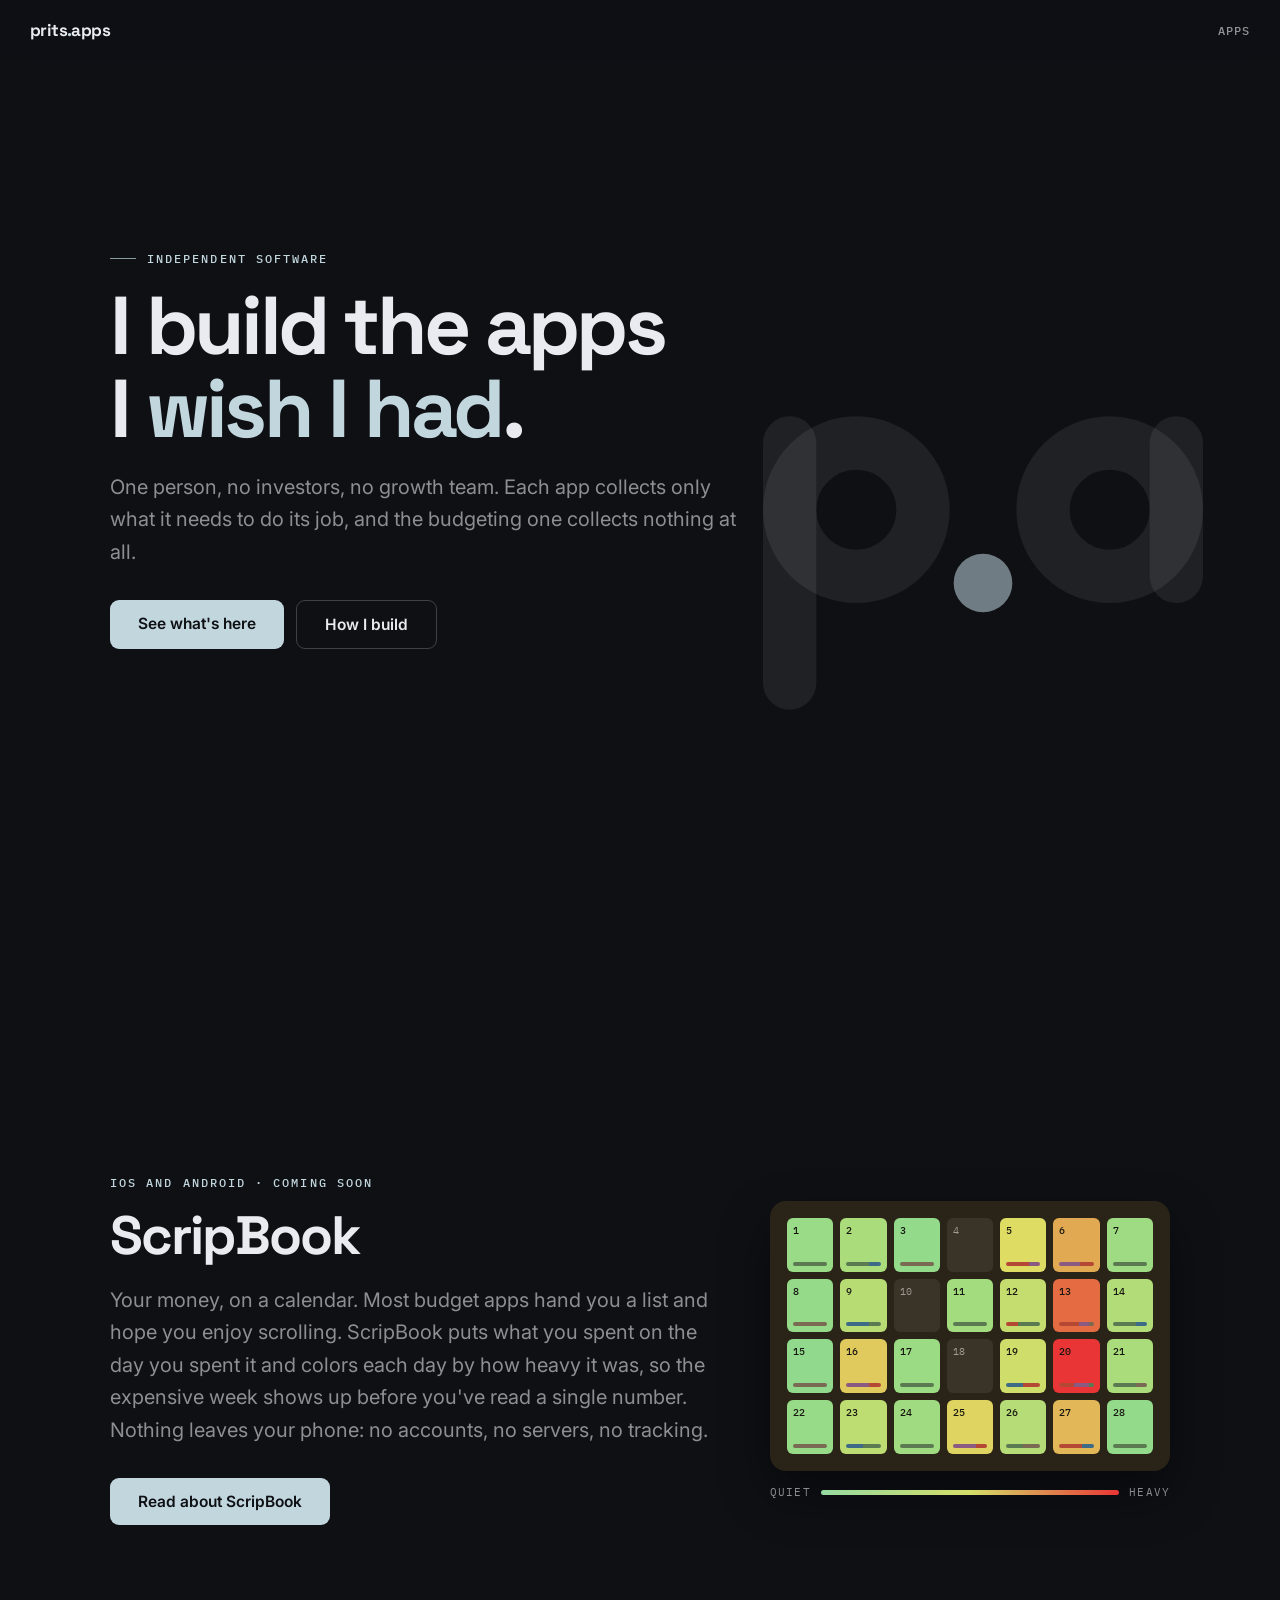
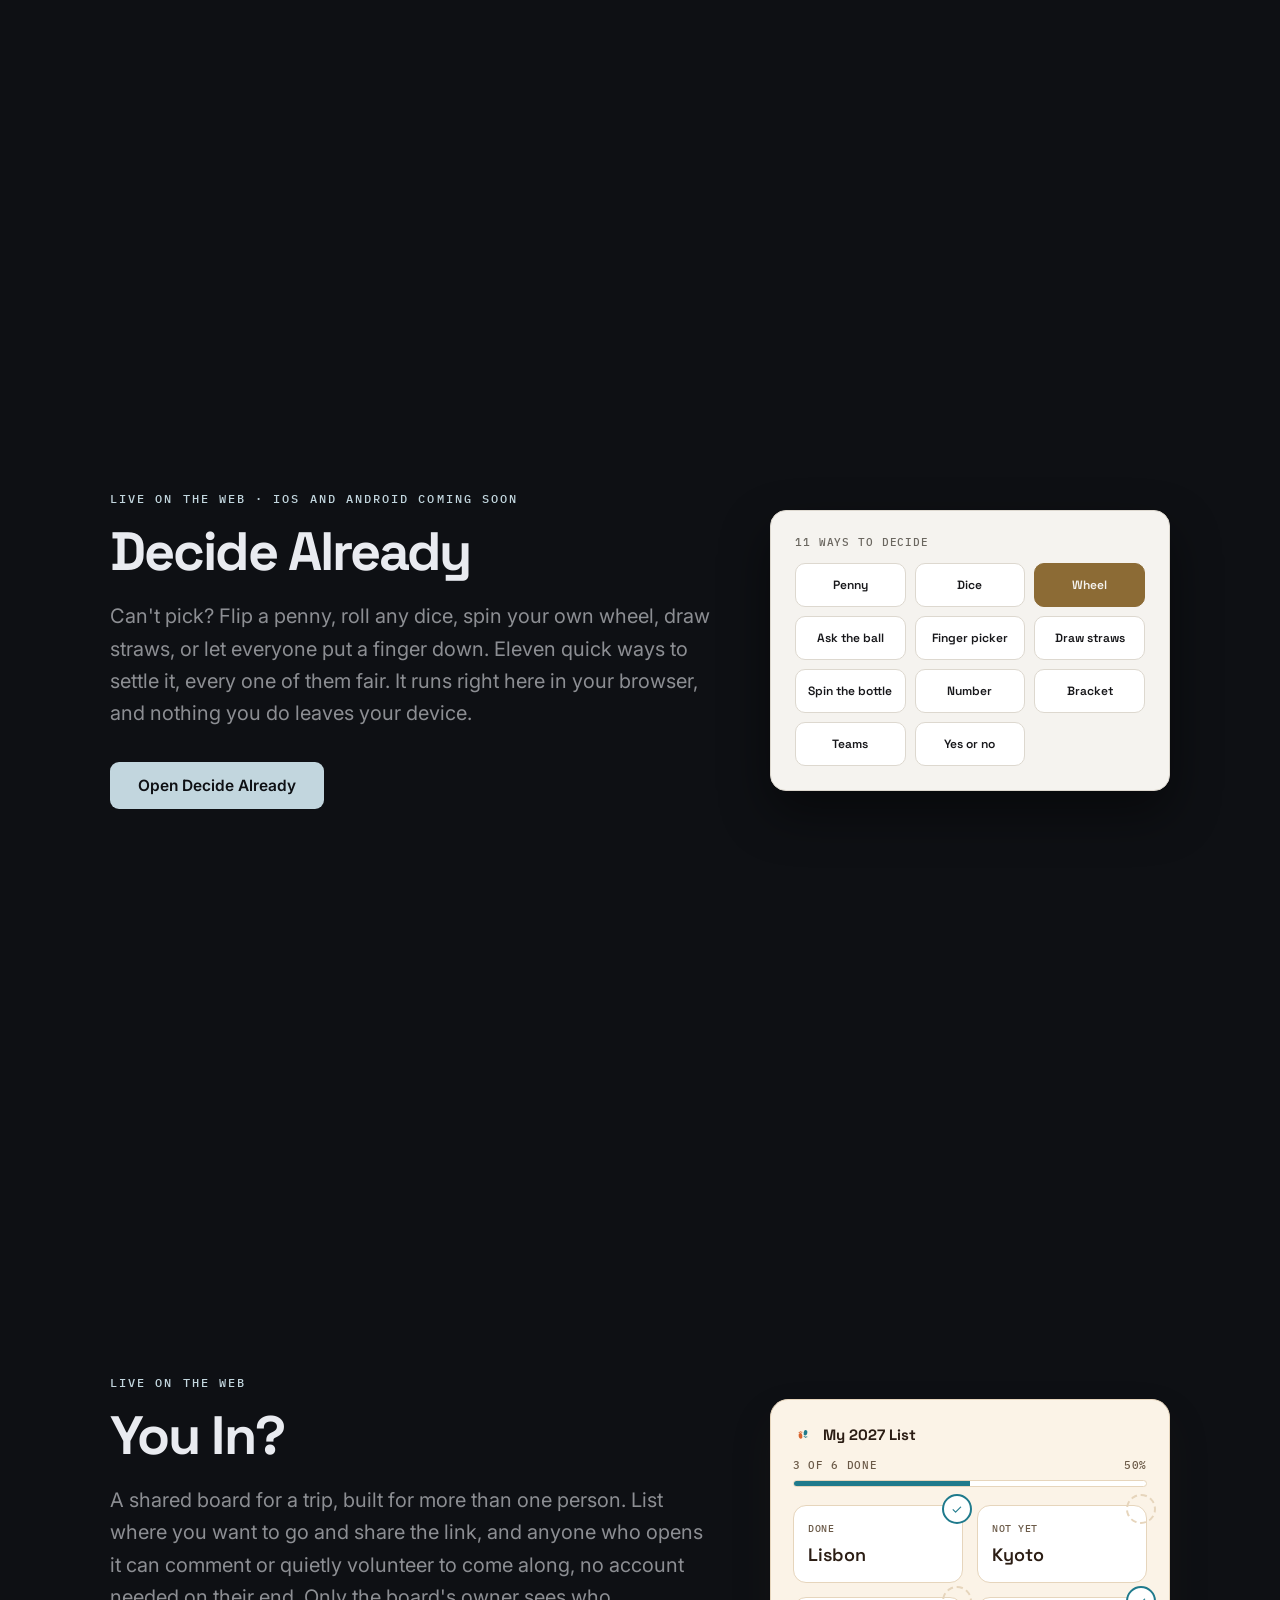
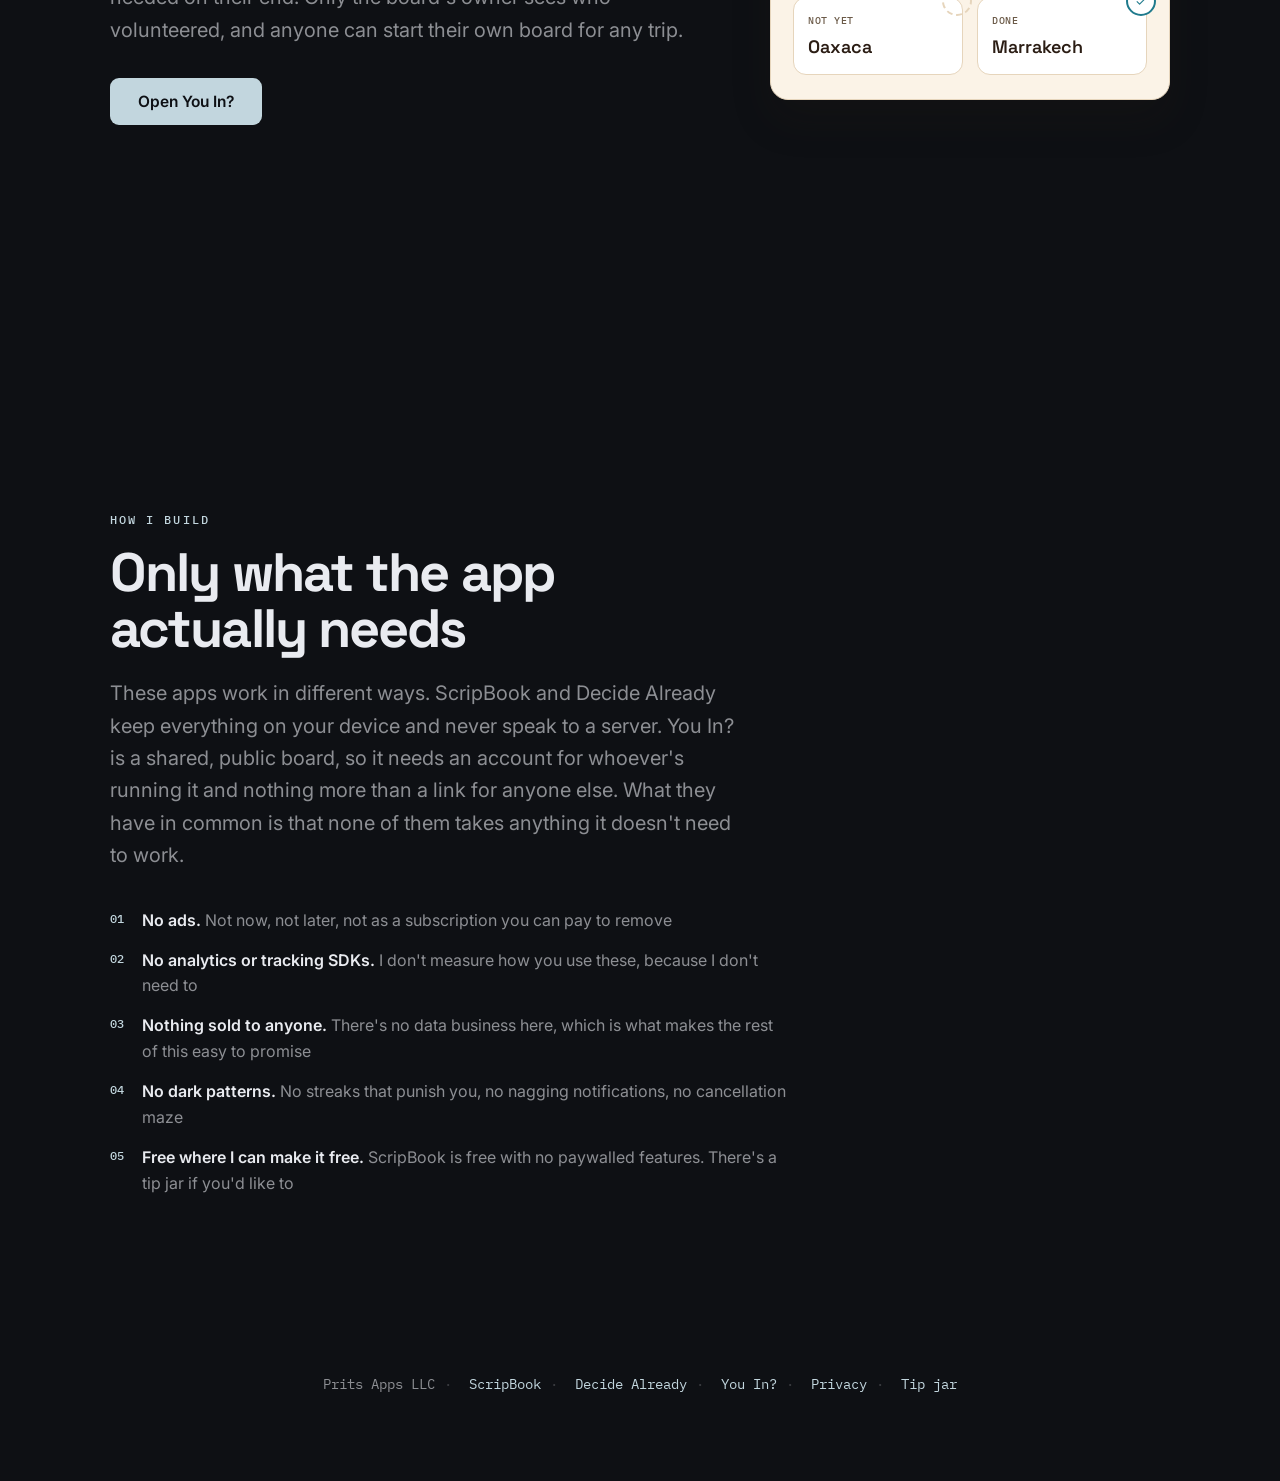
==== commit 2eed3f99: "Darker brass for Decide Already, deeper beige for You In?, fix board title Decide Already's accent w" ====
--- a/index.html
+++ b/index.html
@@ -122,29 +122,30 @@
 .toolsgrid{display:grid;grid-template-columns:repeat(3,1fr);gap:9px}
 .tooltile{background:#FFFFFF;border:1px solid #DDD8CF;border-radius:10px;padding:13px 8px;
 text-align:center;font:600 12px "Space Grotesk",sans-serif;color:#17171A}
-.tooltile.on{background:#B0502A;color:#F5F3EF;border-color:#B0502A}
+.tooltile.on{background:#8C6B35;color:#F5F3EF;border-color:#8C6B35}
 
 /* You In?'s board, the same card as the "Phone Mockup" story template: its
-   own paper-on-paper layering (#FBF3E7 page, #F3E6D4 card), orange for a
-   done place, teal for the progress bar. Real colors, not a logo. */
-.board{background:#F3E6D4;border:1px solid #E6D5BC;border-radius:18px;padding:24px 22px;
+   own paper-on-paper layering: #F3E6D4 page, #FBF3E7 card, white insets.
+   Orange for a done place, teal for the progress bar. Real colors, not a
+   logo. */
+.board{background:#FBF3E7;border:1px solid #E6D5BC;border-radius:18px;padding:24px 22px;
 width:100%;max-width:400px;box-shadow:0 20px 40px rgba(43,29,20,.16);font-family:"Inter",sans-serif}
 .board-top{display:flex;align-items:center;gap:10px;margin-bottom:14px;
 font:600 15px "Space Grotesk",sans-serif;color:#2B1D14}
 .board-stats{display:flex;justify-content:space-between;font:500 11px "IBM Plex Mono",monospace;
 text-transform:uppercase;letter-spacing:.06em;color:#6B5A48}
-.board-bar{height:7px;background:#FBF3E7;border:1px solid #E6D5BC;border-radius:4px;
+.board-bar{height:7px;background:#FFFFFF;border:1px solid #E6D5BC;border-radius:4px;
 margin:8px 0 18px;overflow:hidden}
 .board-bar i{display:block;height:100%;background:#1F7A8C}
 .board-grid{display:grid;grid-template-columns:1fr 1fr;gap:14px}
-.tile{position:relative;background:#FBF3E7;border:1px solid #E6D5BC;border-radius:13px;
+.tile{position:relative;background:#FFFFFF;border:1px solid #E6D5BC;border-radius:13px;
 padding:16px 14px;min-height:76px}
 .tile s{display:block;font:500 10px "IBM Plex Mono",monospace;text-transform:uppercase;
 letter-spacing:.05em;color:#6B5A48;text-decoration:none}
 .tile b{display:block;font:600 18px "Space Grotesk",sans-serif;color:#2B1D14;margin-top:8px}
 .tile .badge{position:absolute;top:-12px;right:-10px;width:30px;height:30px;border-radius:50%;
 display:flex;align-items:center;justify-content:center;font-size:13px;color:#1F7A8C}
-.tile.done .badge{background:#FBF3E7;border:2px solid #1F7A8C}
+.tile.done .badge{background:#FFFFFF;border:2px solid #1F7A8C}
 .tile:not(.done) .badge{border:2px dashed #E6D5BC}
 
 footer{padding:66px 30px 88px;text-align:center;color:var(--muted);
@@ -191,7 +192,7 @@
   </div>
 </section>
 
-<section class="sec" data-bg="#111316" data-surf="#1B1E23" data-accent="#C45F35" data-ink="#E9EBF0" data-muted="rgba(233, 235, 240, .58)">
+<section class="sec" data-bg="#111316" data-surf="#1B1E23" data-accent="#8C6B35" data-ink="#E9EBF0" data-muted="rgba(233, 235, 240, .58)">
   <div class="inner">
     <div class="split">
       <div>
@@ -210,7 +211,7 @@
   </div>
 </section>
 
-<section class="sec" data-bg="#FBF3E7" data-surf="#F3E6D4" data-accent="#D9622B" data-ink="#2B1D14" data-muted="rgba(43, 29, 20, .58)">
+<section class="sec" data-bg="#F3E6D4" data-surf="#FBF3E7" data-accent="#D9622B" data-ink="#2B1D14" data-muted="rgba(43, 29, 20, .58)">
   <div class="inner">
     <div class="split">
       <div>
@@ -228,7 +229,7 @@
   <circle cx="20" cy="27" r="2"/><circle cx="24" cy="25" r="2"/><circle cx="28" cy="26" r="2"/></g>
   <g fill="#1F7A8C"><ellipse cx="40" cy="28" rx="6" ry="9" transform="rotate(10 40 28)"/>
   <circle cx="36" cy="40" r="2"/><circle cx="40" cy="42" r="2"/><circle cx="44" cy="41" r="2"/></g>
-</svg><b>Pacific Loop</b></div>
+</svg><b>My 2027 List</b></div>
   <div class="board-stats"><span>3 of 6 done</span><span>50%</span></div>
   <div class="board-bar"><i style="width:50%"></i></div>
   <div class="board-grid">
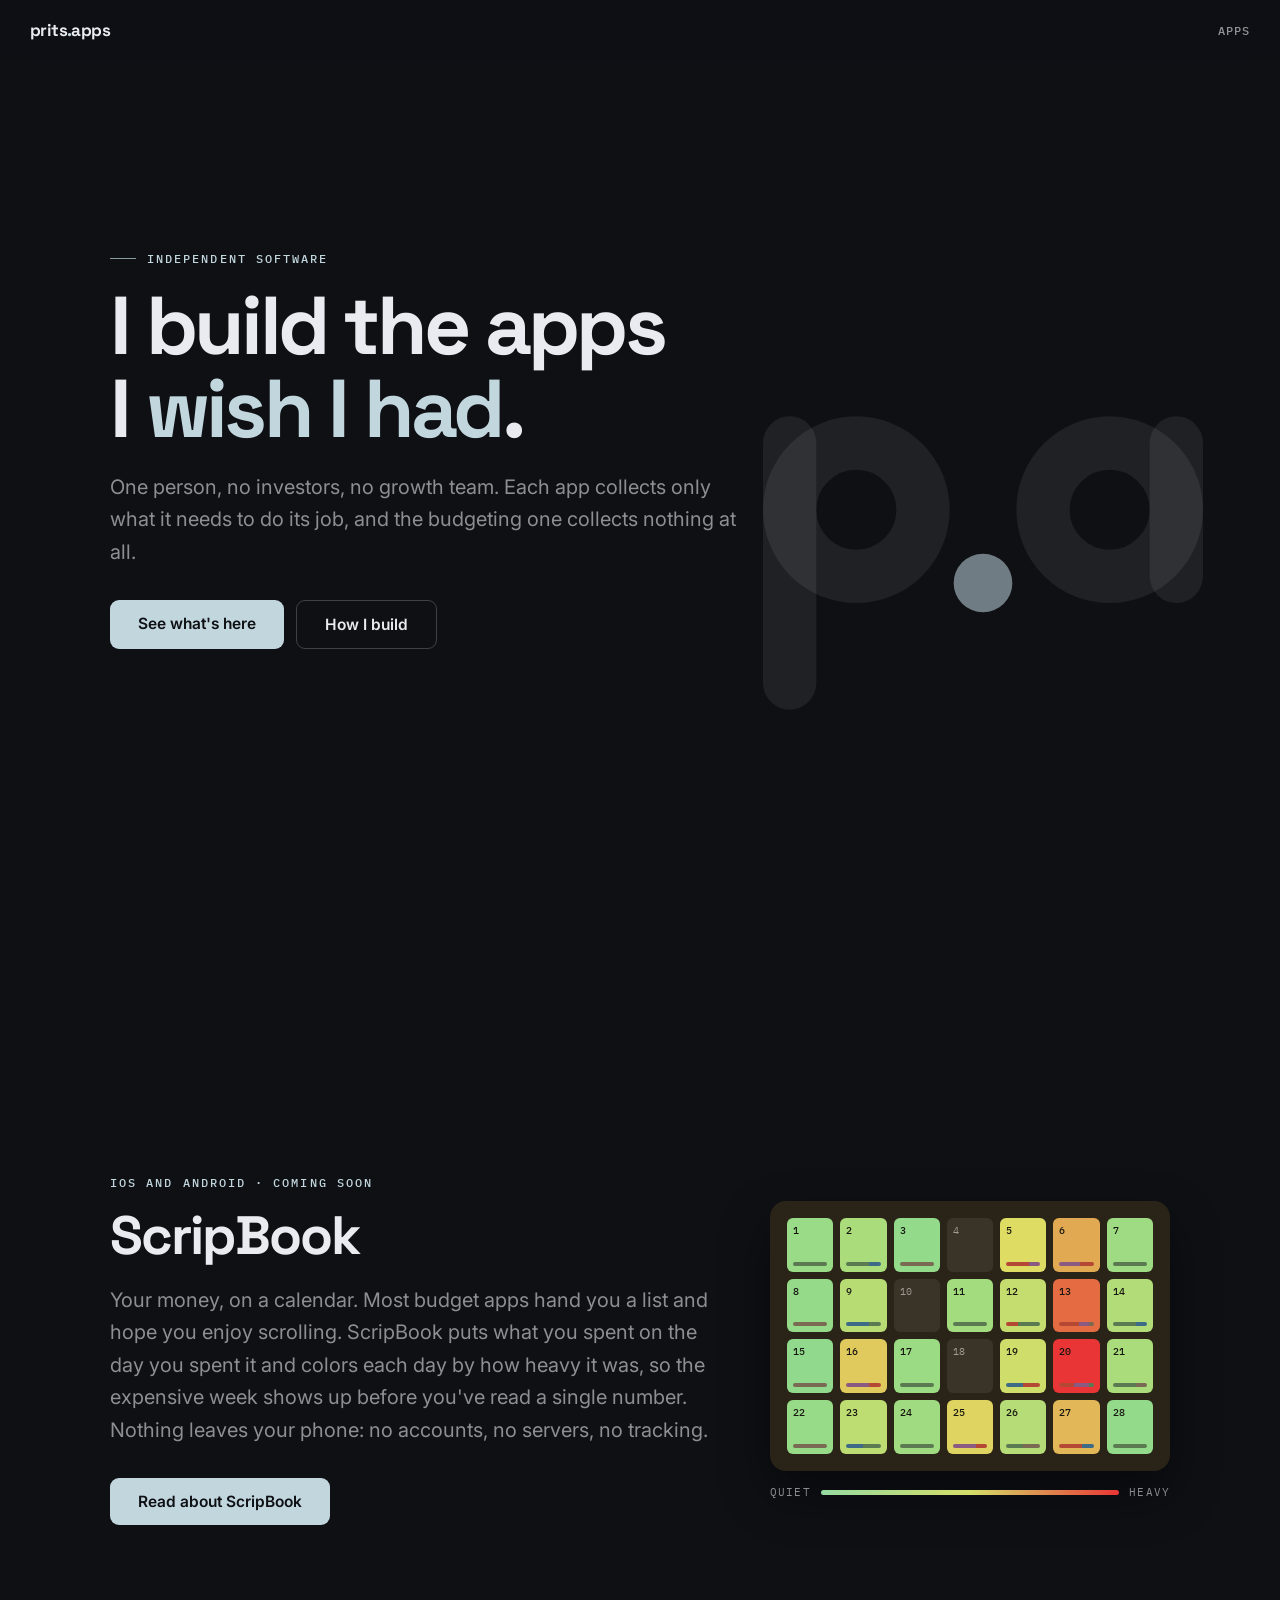
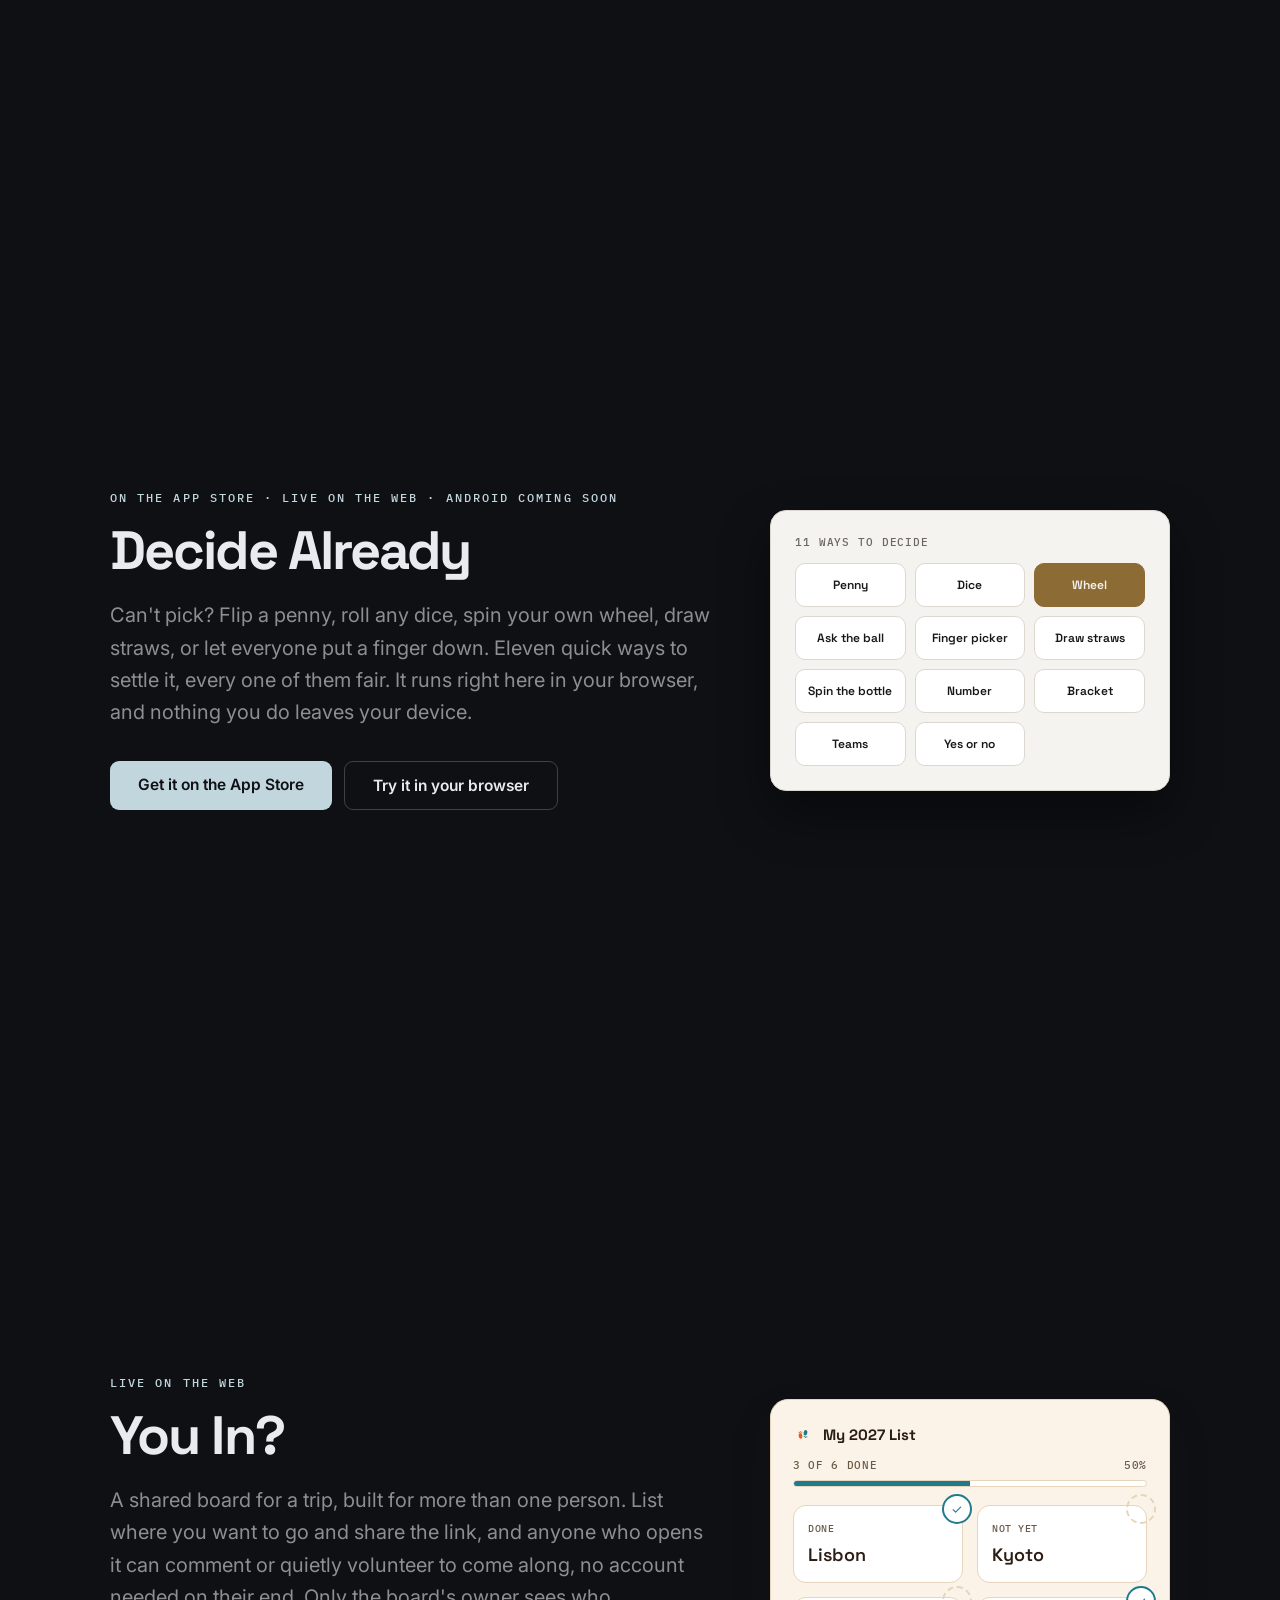
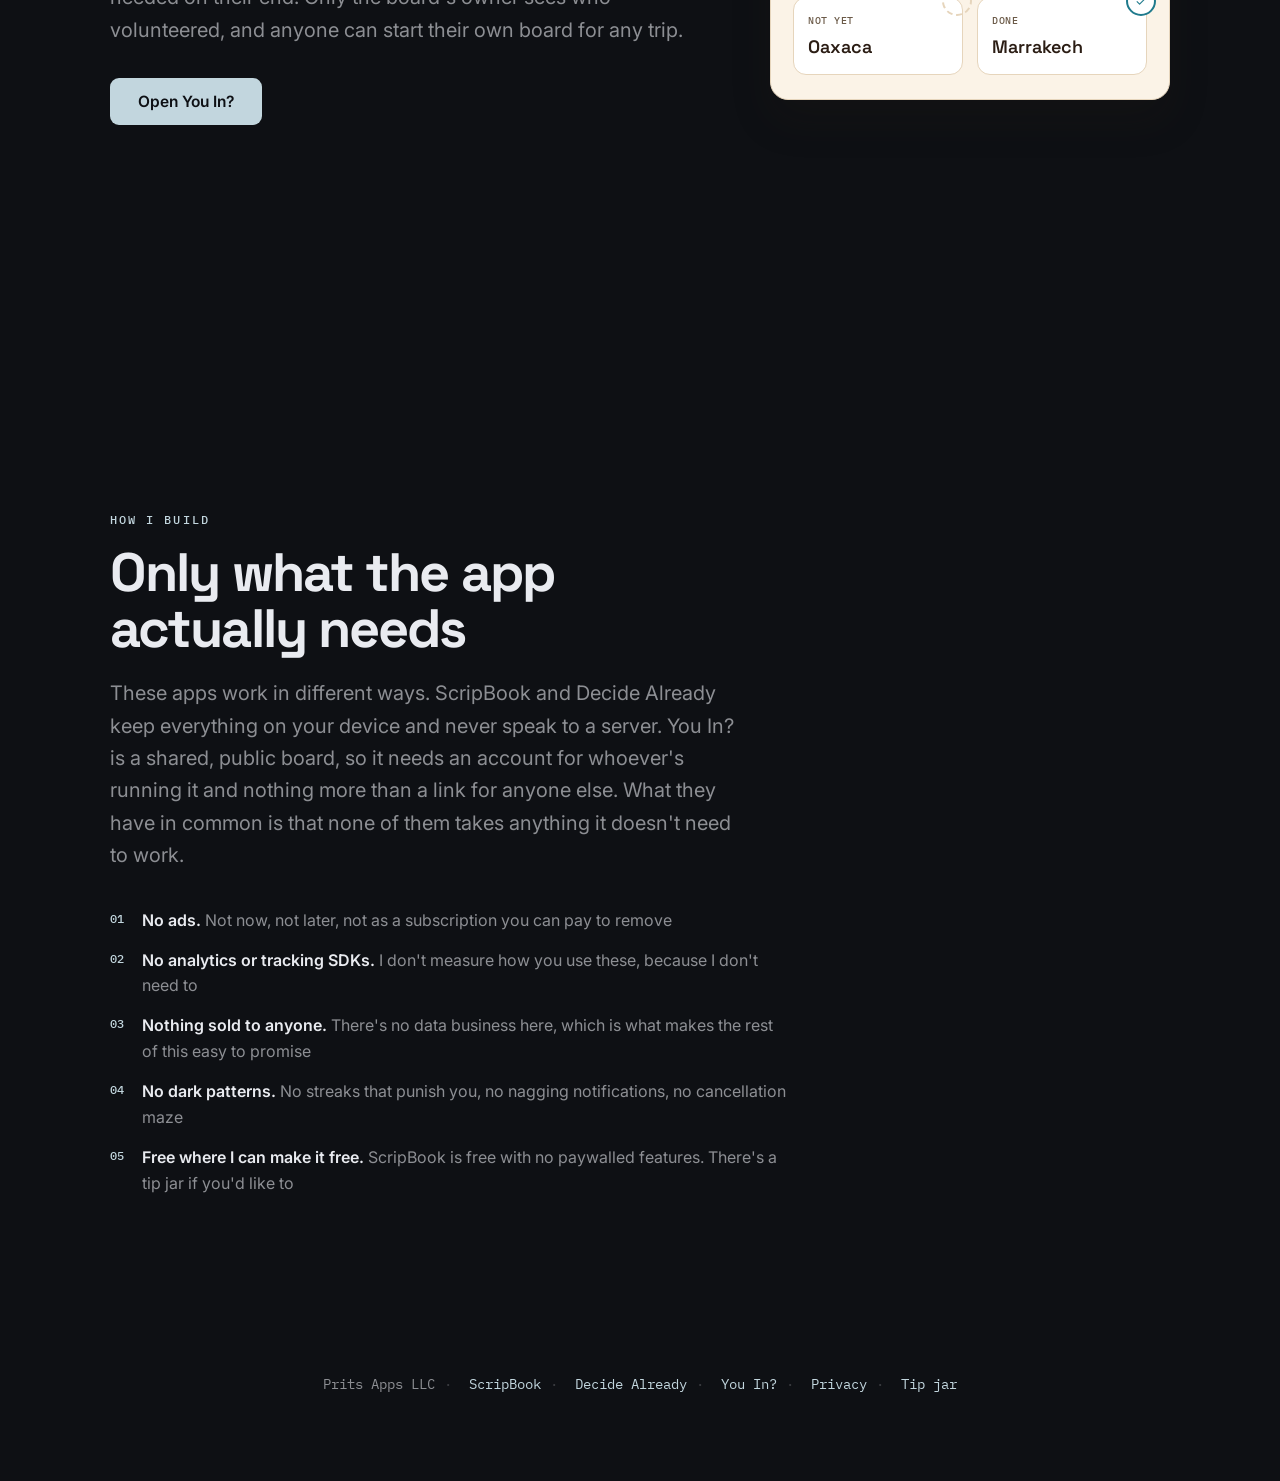
==== commit 0f17e7bf: "Decide Already is on the App Store: link it from the studio and the web app Co-Authored-By: Claude O" ====
--- a/index.html
+++ b/index.html
@@ -196,12 +196,13 @@
   <div class="inner">
     <div class="split">
       <div>
-        <div class="reveal"><div class="kicker">Live on the web · iOS and Android coming soon</div>
+        <div class="reveal"><div class="kicker">On the App Store · Live on the web · Android coming soon</div>
         <h2>Decide Already</h2></div>
         <div class="reveal d1"><p class="lede">Can't pick? Flip a penny, roll any dice, spin your own
         wheel, draw straws, or let everyone put a finger down. Eleven quick ways to settle it, every
         one of them fair. It runs right here in your browser, and nothing you do leaves your device.</p>
-        <div class="cta"><a class="btn" href="/decide-already/">Open Decide Already</a></div></div>
+        <div class="cta"><a class="btn" href="https://apps.apple.com/us/app/decide-already/id6826393004">Get it on the App Store</a>
+        <a class="btn ghost" href="/decide-already/">Try it in your browser</a></div></div>
       </div>
       <div class="reveal d2"><div class="toolscard">
   <div class="cap">11 ways to decide</div>
